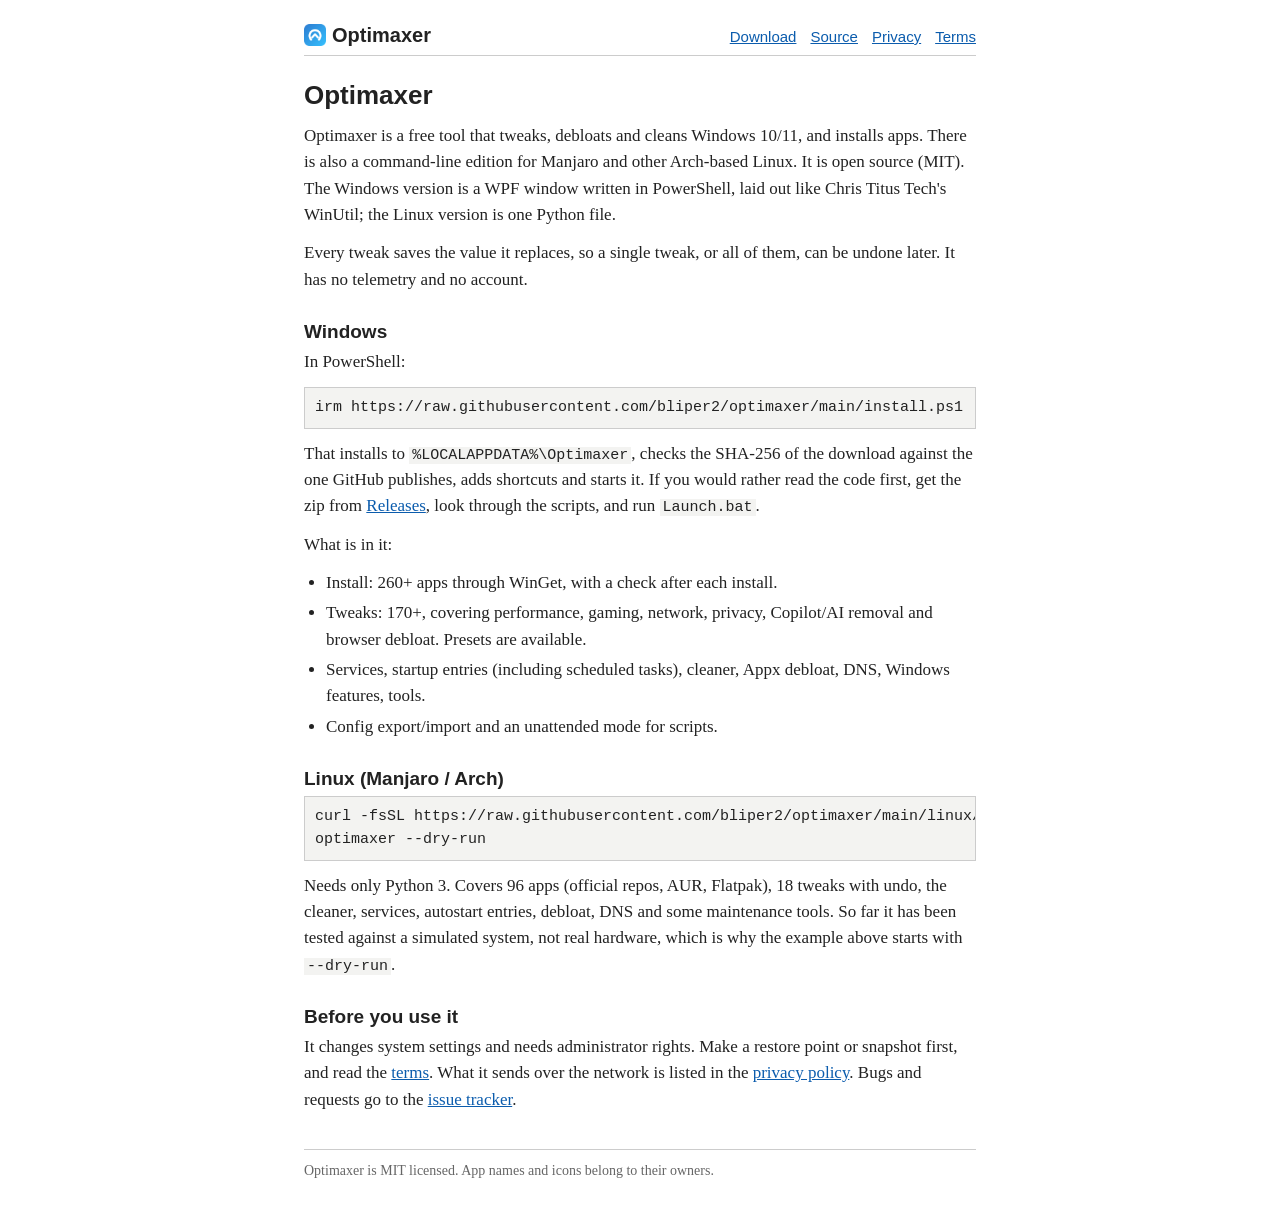
==== docs/index.html @ ec514f85 "Add website (GitHub Pages) with privacy policy and terms, MIT LICENSE Co-Authored-By: Claude Sonnet " ====
<!doctype html>
<html lang="en">
<head>
<meta charset="utf-8">
<meta name="viewport" content="width=device-width, initial-scale=1">
<title>Optimaxer</title>
<meta name="description" content="Free, open-source tweaking, debloat and app-install tool for Windows 10/11 and Manjaro/Arch Linux.">
<link rel="icon" href="favicon.ico">
<link rel="stylesheet" href="style.css">
</head>
<body>
<div class="page">
<header>
  <a class="name" href="index.html"><img src="logo.png" alt="">Optimaxer</a>
  <nav><a href="https://github.com/bliper2/optimaxer/releases/latest">Download</a><a href="https://github.com/bliper2/optimaxer">Source</a><a href="privacy.html">Privacy</a><a href="terms.html">Terms</a></nav>
</header>

<h1>Optimaxer</h1>
<p>Optimaxer is a free tool that tweaks, debloats and cleans Windows 10/11, and installs apps. There is also a command-line edition for Manjaro and other Arch-based Linux. It is open source (MIT). The Windows version is a WPF window written in PowerShell, laid out like Chris Titus Tech's WinUtil; the Linux version is one Python file.</p>
<p>Every tweak saves the value it replaces, so a single tweak, or all of them, can be undone later. It has no telemetry and no account.</p>

<h2>Windows</h2>
<p>In PowerShell:</p>
<pre><code>irm https://raw.githubusercontent.com/bliper2/optimaxer/main/install.ps1 | iex</code></pre>
<p>That installs to <code>%LOCALAPPDATA%\Optimaxer</code>, checks the SHA-256 of the download against the one GitHub publishes, adds shortcuts and starts it. If you would rather read the code first, get the zip from <a href="https://github.com/bliper2/optimaxer/releases/latest">Releases</a>, look through the scripts, and run <code>Launch.bat</code>.</p>
<p>What is in it:</p>
<ul>
<li>Install: 260+ apps through WinGet, with a check after each install.</li>
<li>Tweaks: 170+, covering performance, gaming, network, privacy, Copilot/AI removal and browser debloat. Presets are available.</li>
<li>Services, startup entries (including scheduled tasks), cleaner, Appx debloat, DNS, Windows features, tools.</li>
<li>Config export/import and an unattended mode for scripts.</li>
</ul>

<h2>Linux (Manjaro / Arch)</h2>
<pre><code>curl -fsSL https://raw.githubusercontent.com/bliper2/optimaxer/main/linux/install.sh | bash
optimaxer --dry-run</code></pre>
<p>Needs only Python 3. Covers 96 apps (official repos, AUR, Flatpak), 18 tweaks with undo, the cleaner, services, autostart entries, debloat, DNS and some maintenance tools. So far it has been tested against a simulated system, not real hardware, which is why the example above starts with <code>--dry-run</code>.</p>

<h2>Before you use it</h2>
<p>It changes system settings and needs administrator rights. Make a restore point or snapshot first, and read the <a href="terms.html">terms</a>. What it sends over the network is listed in the <a href="privacy.html">privacy policy</a>. Bugs and requests go to the <a href="https://github.com/bliper2/optimaxer/issues">issue tracker</a>.</p>

<footer>Optimaxer is MIT licensed. App names and icons belong to their owners.</footer>
</div>
</body>
</html>
---- docs/style.css ----
:root { --bg: #ffffff; --text: #222; --dim: #666; --link: #0b5cad; --line: #ccc; --code: #f3f3f1; }
@media (prefers-color-scheme: dark) {
  :root { --bg: #1a1a1a; --text: #ddd; --dim: #999; --link: #6cb0f5; --line: #3a3a3a; --code: #242424; }
}
body { margin: 0; background: var(--bg); color: var(--text); font: 17px/1.55 Georgia, "Times New Roman", serif; }
.page { max-width: 42rem; margin: 0 auto; padding: 24px 16px 48px; }
a { color: var(--link); }
header { display: flex; align-items: baseline; gap: 12px; border-bottom: 1px solid var(--line); padding-bottom: 8px; margin-bottom: 24px; flex-wrap: wrap; }
header .name { font: bold 20px "Segoe UI", Arial, sans-serif; color: var(--text); text-decoration: none; }
header .name img { width: 22px; height: 22px; vertical-align: -4px; margin-right: 6px; }
header nav { margin-left: auto; font: 15px "Segoe UI", Arial, sans-serif; }
header nav a { margin-left: 14px; }
h1 { font: bold 26px "Segoe UI", Arial, sans-serif; margin: 0 0 12px; }
h2 { font: bold 19px "Segoe UI", Arial, sans-serif; margin: 28px 0 6px; }
p, ul { margin: 0 0 12px; }
ul { padding-left: 22px; }
li { margin-bottom: 4px; }
pre, code { font-family: Consolas, "Courier New", monospace; }
pre { background: var(--code); border: 1px solid var(--line); padding: 8px 10px; overflow-x: auto; font-size: 14px; margin: 0 0 12px; }
code { font-size: 15px; background: var(--code); padding: 0 3px; }
pre code { background: none; padding: 0; }
.meta { color: var(--dim); font-size: 15px; }
footer { border-top: 1px solid var(--line); margin-top: 36px; padding-top: 10px; color: var(--dim); font-size: 14px; }
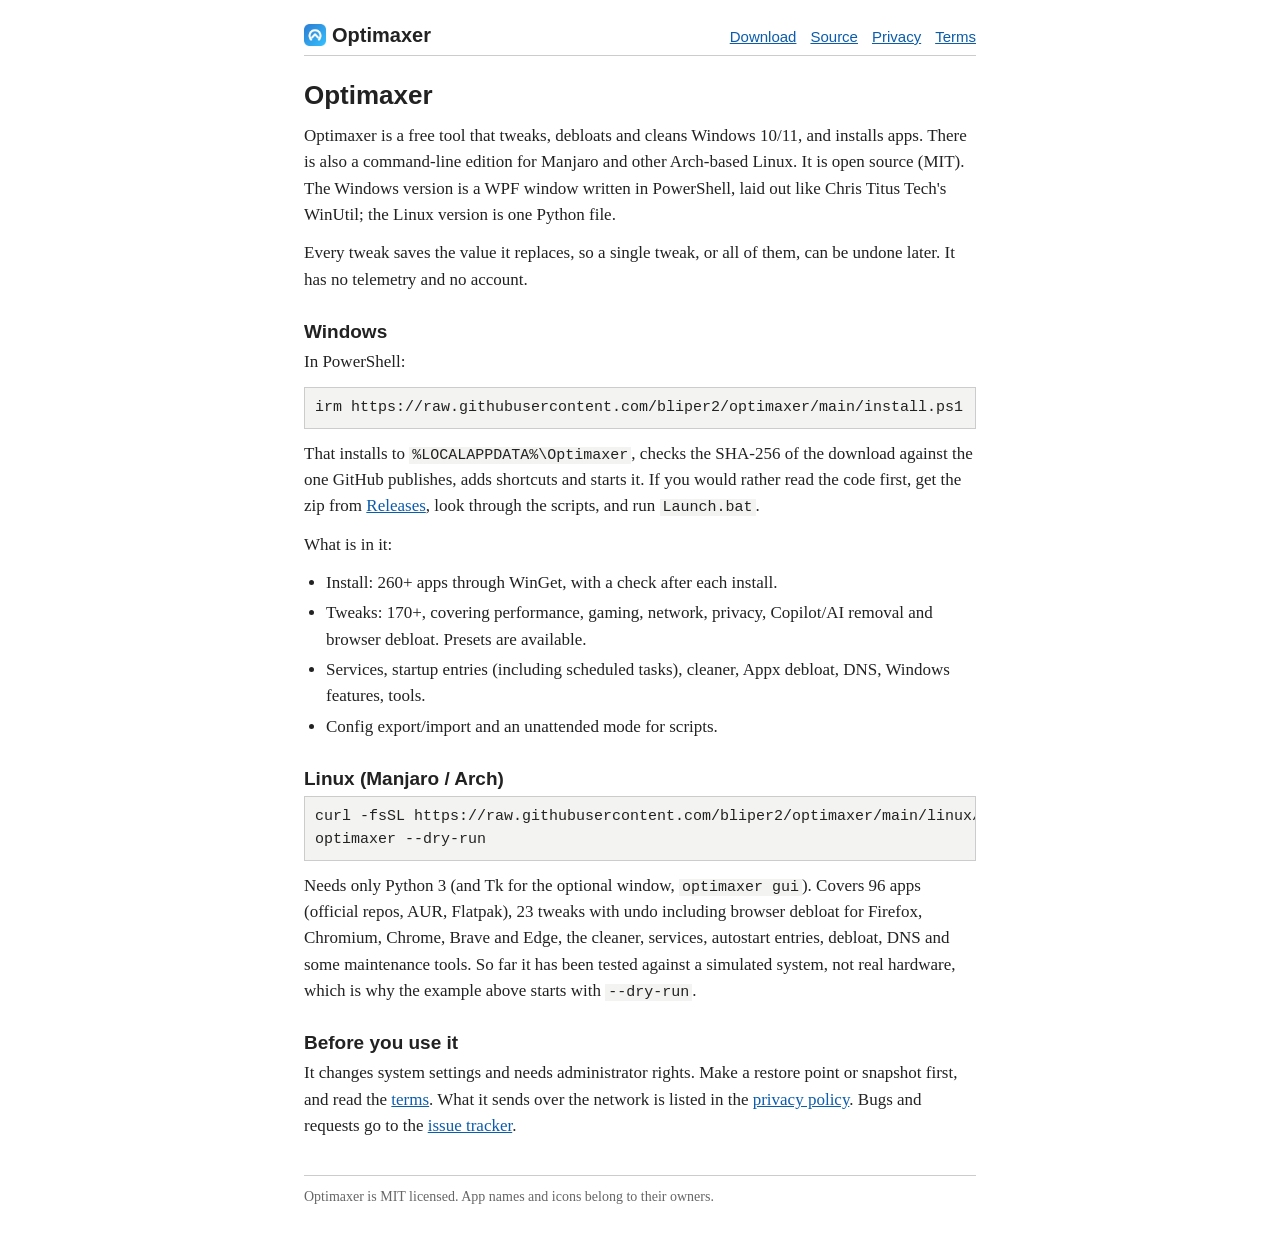
==== commit 5734bf54: "Linux: browser debloat via managed policies (Firefox, Chromium, Chrome, Brave, Edge) (v2.3.0) Co-Aut" ====
--- a/docs/index.html
+++ b/docs/index.html
@@ -34,7 +34,7 @@
 <h2>Linux (Manjaro / Arch)</h2>
 <pre><code>curl -fsSL https://raw.githubusercontent.com/bliper2/optimaxer/main/linux/install.sh | bash
 optimaxer --dry-run</code></pre>
-<p>Needs only Python 3. Covers 96 apps (official repos, AUR, Flatpak), 18 tweaks with undo, the cleaner, services, autostart entries, debloat, DNS and some maintenance tools. So far it has been tested against a simulated system, not real hardware, which is why the example above starts with <code>--dry-run</code>.</p>
+<p>Needs only Python 3 (and Tk for the optional window, <code>optimaxer gui</code>). Covers 96 apps (official repos, AUR, Flatpak), 23 tweaks with undo including browser debloat for Firefox, Chromium, Chrome, Brave and Edge, the cleaner, services, autostart entries, debloat, DNS and some maintenance tools. So far it has been tested against a simulated system, not real hardware, which is why the example above starts with <code>--dry-run</code>.</p>
 
 <h2>Before you use it</h2>
 <p>It changes system settings and needs administrator rights. Make a restore point or snapshot first, and read the <a href="terms.html">terms</a>. What it sends over the network is listed in the <a href="privacy.html">privacy policy</a>. Bugs and requests go to the <a href="https://github.com/bliper2/optimaxer/issues">issue tracker</a>.</p>
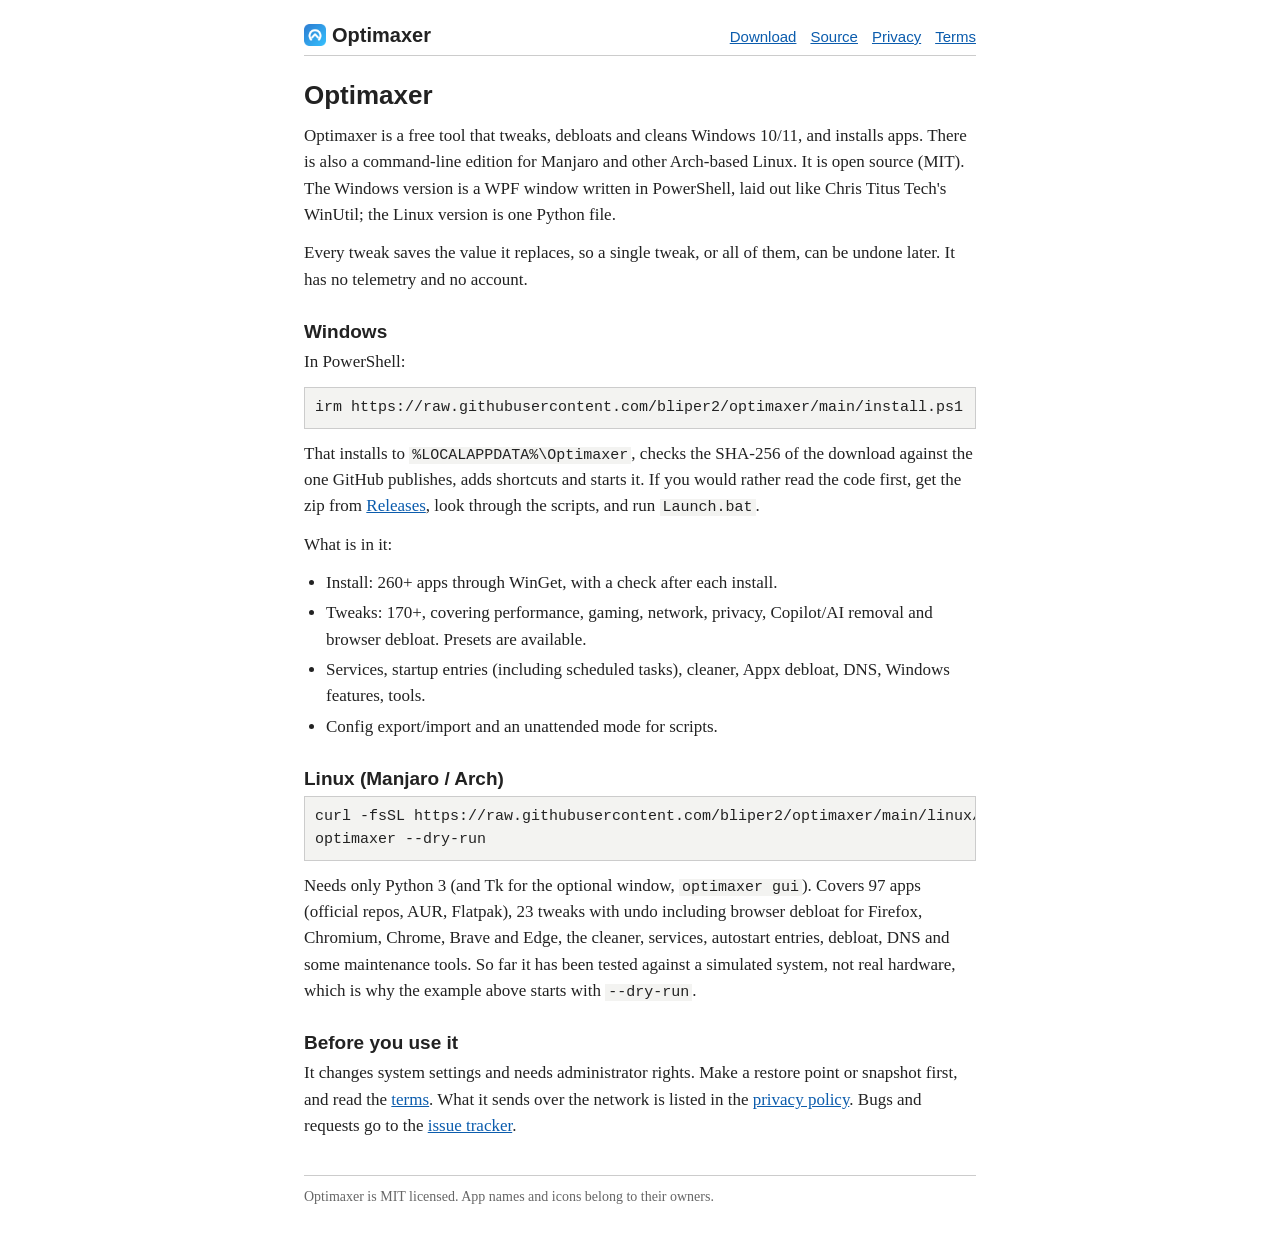
==== commit 4ffdbd0f: "Linux: add Helium browser (AUR helium-browser-bin) to the app list (v2.3.3) Co-Authored-By: Claude S" ====
--- a/docs/index.html
+++ b/docs/index.html
@@ -34,7 +34,7 @@
 <h2>Linux (Manjaro / Arch)</h2>
 <pre><code>curl -fsSL https://raw.githubusercontent.com/bliper2/optimaxer/main/linux/install.sh | bash
 optimaxer --dry-run</code></pre>
-<p>Needs only Python 3 (and Tk for the optional window, <code>optimaxer gui</code>). Covers 96 apps (official repos, AUR, Flatpak), 23 tweaks with undo including browser debloat for Firefox, Chromium, Chrome, Brave and Edge, the cleaner, services, autostart entries, debloat, DNS and some maintenance tools. So far it has been tested against a simulated system, not real hardware, which is why the example above starts with <code>--dry-run</code>.</p>
+<p>Needs only Python 3 (and Tk for the optional window, <code>optimaxer gui</code>). Covers 97 apps (official repos, AUR, Flatpak), 23 tweaks with undo including browser debloat for Firefox, Chromium, Chrome, Brave and Edge, the cleaner, services, autostart entries, debloat, DNS and some maintenance tools. So far it has been tested against a simulated system, not real hardware, which is why the example above starts with <code>--dry-run</code>.</p>
 
 <h2>Before you use it</h2>
 <p>It changes system settings and needs administrator rights. Make a restore point or snapshot first, and read the <a href="terms.html">terms</a>. What it sends over the network is listed in the <a href="privacy.html">privacy policy</a>. Bugs and requests go to the <a href="https://github.com/bliper2/optimaxer/issues">issue tracker</a>.</p>
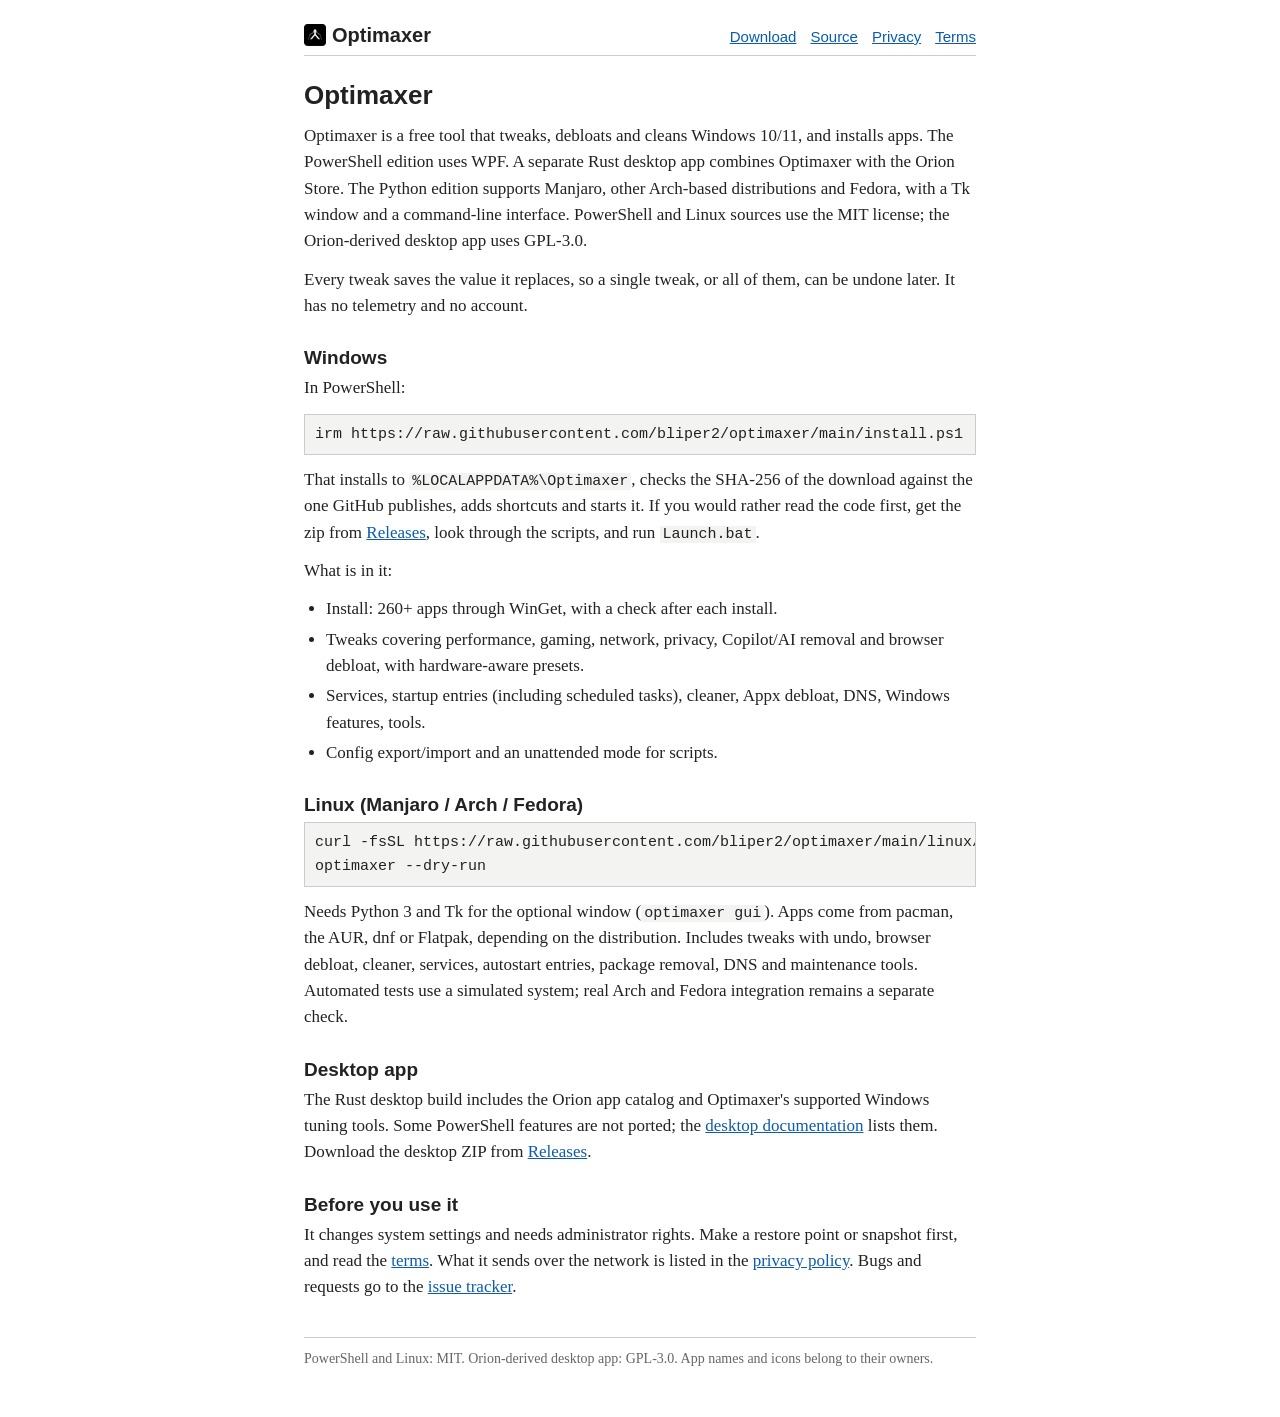
==== commit c88a55af: "ci: verify all editions and document validation scope" ====
--- a/docs/index.html
+++ b/docs/index.html
@@ -4,7 +4,7 @@
 <meta charset="utf-8">
 <meta name="viewport" content="width=device-width, initial-scale=1">
 <title>Optimaxer</title>
-<meta name="description" content="Free, open-source tweaking, debloat and app-install tool for Windows 10/11 and Manjaro/Arch Linux.">
+<meta name="description" content="Open-source tweaking, cleanup and app tools for Windows 10/11, Arch-based Linux and Fedora.">
 <link rel="icon" href="favicon.ico">
 <link rel="stylesheet" href="style.css">
 </head>
@@ -16,7 +16,7 @@
 </header>
 
 <h1>Optimaxer</h1>
-<p>Optimaxer is a free tool that tweaks, debloats and cleans Windows 10/11, and installs apps. There is also a command-line edition for Manjaro and other Arch-based Linux. It is open source (MIT). The Windows version is a WPF window written in PowerShell, laid out like Chris Titus Tech's WinUtil; the Linux version is one Python file.</p>
+<p>Optimaxer is a free tool that tweaks, debloats and cleans Windows 10/11, and installs apps. The PowerShell edition uses WPF. A separate Rust desktop app combines Optimaxer with the Orion Store. The Python edition supports Manjaro, other Arch-based distributions and Fedora, with a Tk window and a command-line interface. PowerShell and Linux sources use the MIT license; the Orion-derived desktop app uses GPL-3.0.</p>
 <p>Every tweak saves the value it replaces, so a single tweak, or all of them, can be undone later. It has no telemetry and no account.</p>
 
 <h2>Windows</h2>
@@ -26,20 +26,23 @@
 <p>What is in it:</p>
 <ul>
 <li>Install: 260+ apps through WinGet, with a check after each install.</li>
-<li>Tweaks: 170+, covering performance, gaming, network, privacy, Copilot/AI removal and browser debloat. Presets are available.</li>
+<li>Tweaks covering performance, gaming, network, privacy, Copilot/AI removal and browser debloat, with hardware-aware presets.</li>
 <li>Services, startup entries (including scheduled tasks), cleaner, Appx debloat, DNS, Windows features, tools.</li>
 <li>Config export/import and an unattended mode for scripts.</li>
 </ul>
 
-<h2>Linux (Manjaro / Arch)</h2>
+<h2>Linux (Manjaro / Arch / Fedora)</h2>
 <pre><code>curl -fsSL https://raw.githubusercontent.com/bliper2/optimaxer/main/linux/install.sh | bash
 optimaxer --dry-run</code></pre>
-<p>Needs only Python 3 (and Tk for the optional window, <code>optimaxer gui</code>). Covers 97 apps (official repos, AUR, Flatpak), 23 tweaks with undo including browser debloat for Firefox, Chromium, Chrome, Brave and Edge, the cleaner, services, autostart entries, debloat, DNS and some maintenance tools. So far it has been tested against a simulated system, not real hardware, which is why the example above starts with <code>--dry-run</code>.</p>
+<p>Needs Python 3 and Tk for the optional window (<code>optimaxer gui</code>). Apps come from pacman, the AUR, dnf or Flatpak, depending on the distribution. Includes tweaks with undo, browser debloat, cleaner, services, autostart entries, package removal, DNS and maintenance tools. Automated tests use a simulated system; real Arch and Fedora integration remains a separate check.</p>
+
+<h2>Desktop app</h2>
+<p>The Rust desktop build includes the Orion app catalog and Optimaxer's supported Windows tuning tools. Some PowerShell features are not ported; the <a href="https://github.com/bliper2/optimaxer/blob/main/desktop/README.md">desktop documentation</a> lists them. Download the desktop ZIP from <a href="https://github.com/bliper2/optimaxer/releases/latest">Releases</a>.</p>
 
 <h2>Before you use it</h2>
 <p>It changes system settings and needs administrator rights. Make a restore point or snapshot first, and read the <a href="terms.html">terms</a>. What it sends over the network is listed in the <a href="privacy.html">privacy policy</a>. Bugs and requests go to the <a href="https://github.com/bliper2/optimaxer/issues">issue tracker</a>.</p>
 
-<footer>Optimaxer is MIT licensed. App names and icons belong to their owners.</footer>
+<footer>PowerShell and Linux: MIT. Orion-derived desktop app: GPL-3.0. App names and icons belong to their owners.</footer>
 </div>
 </body>
 </html>
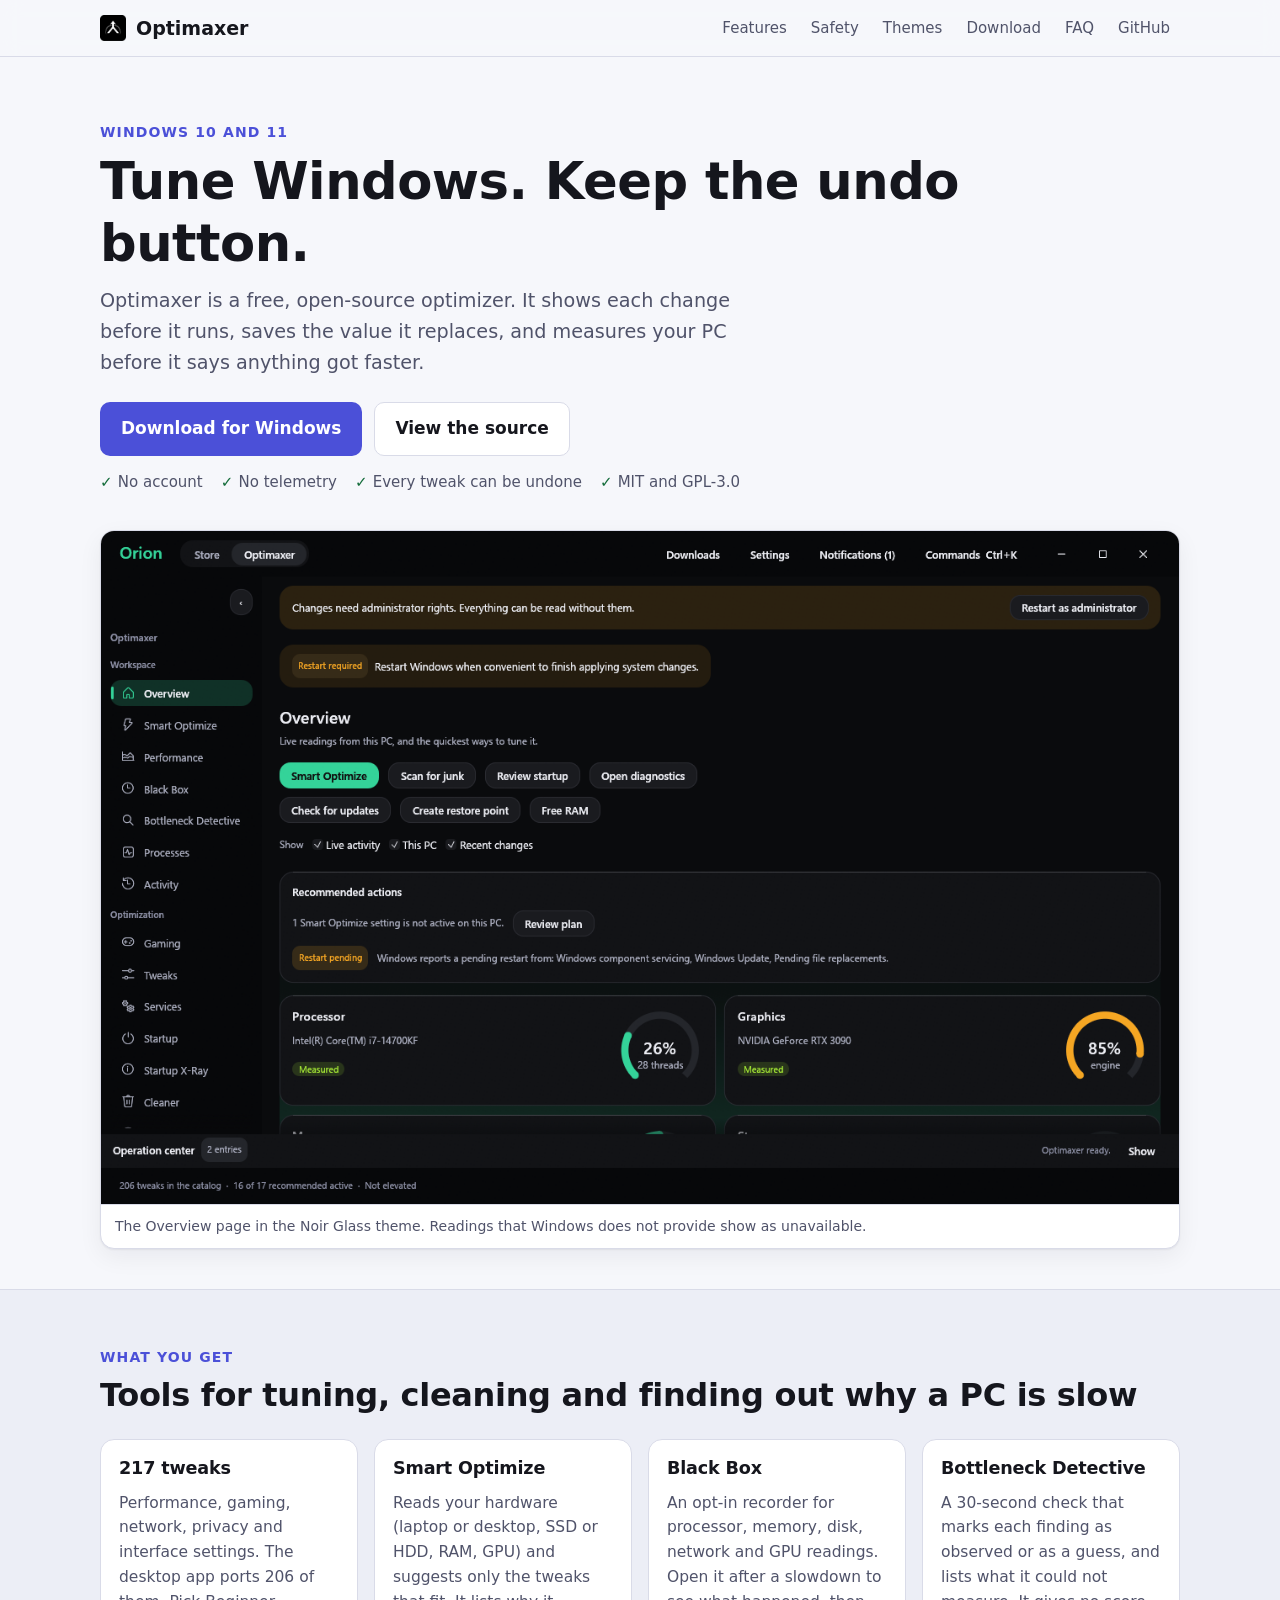
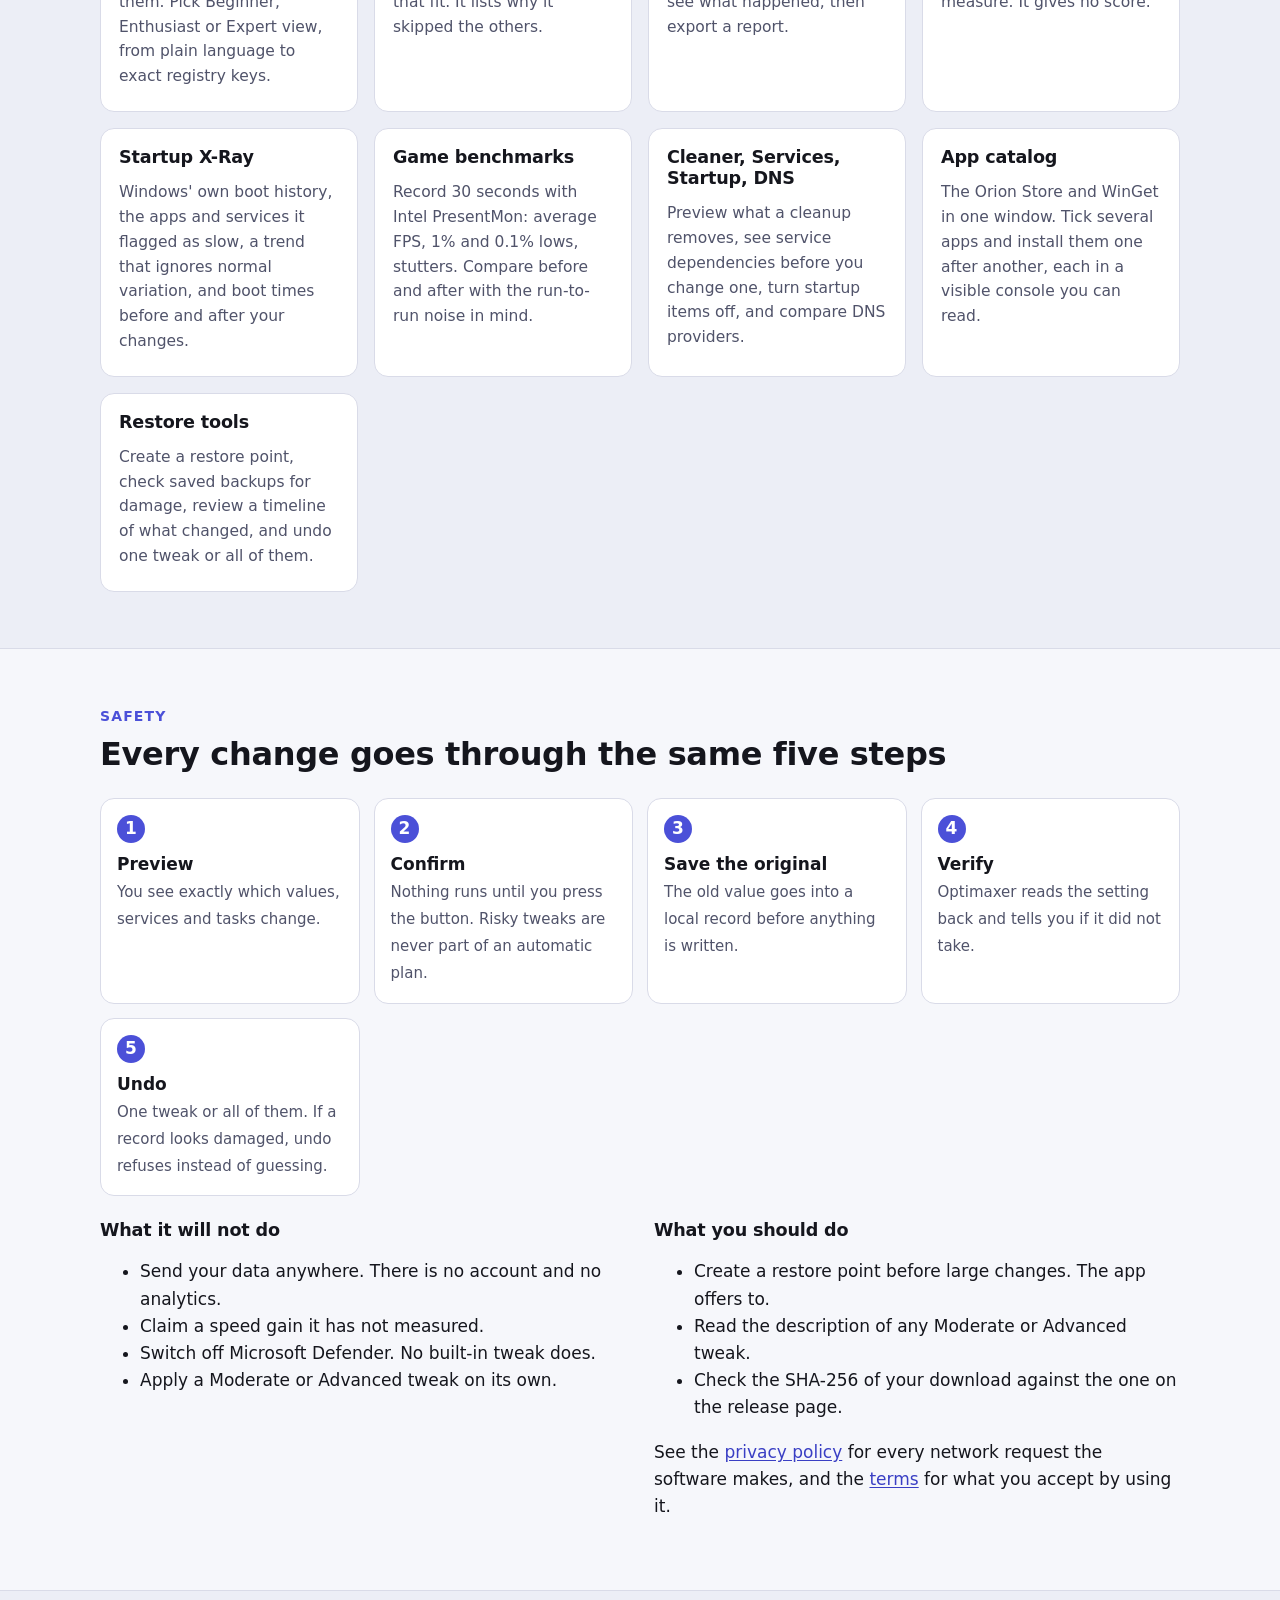
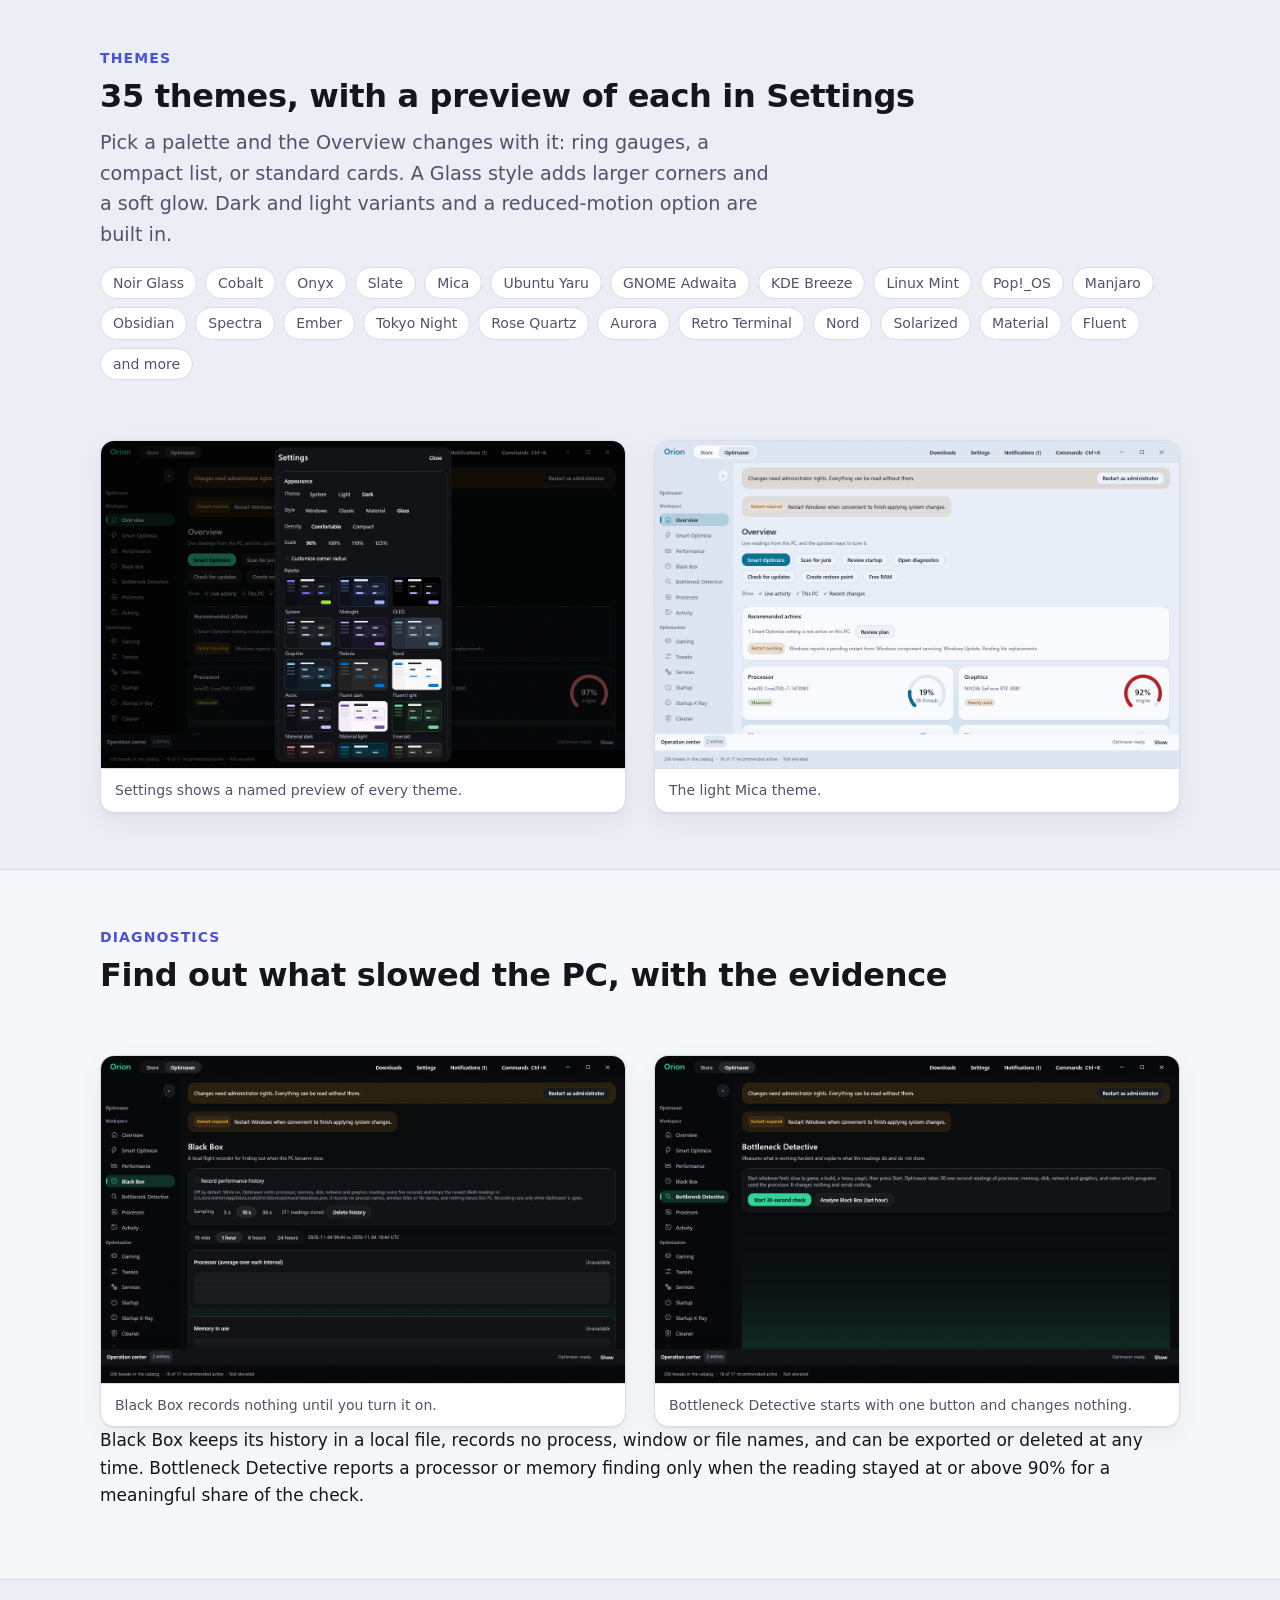
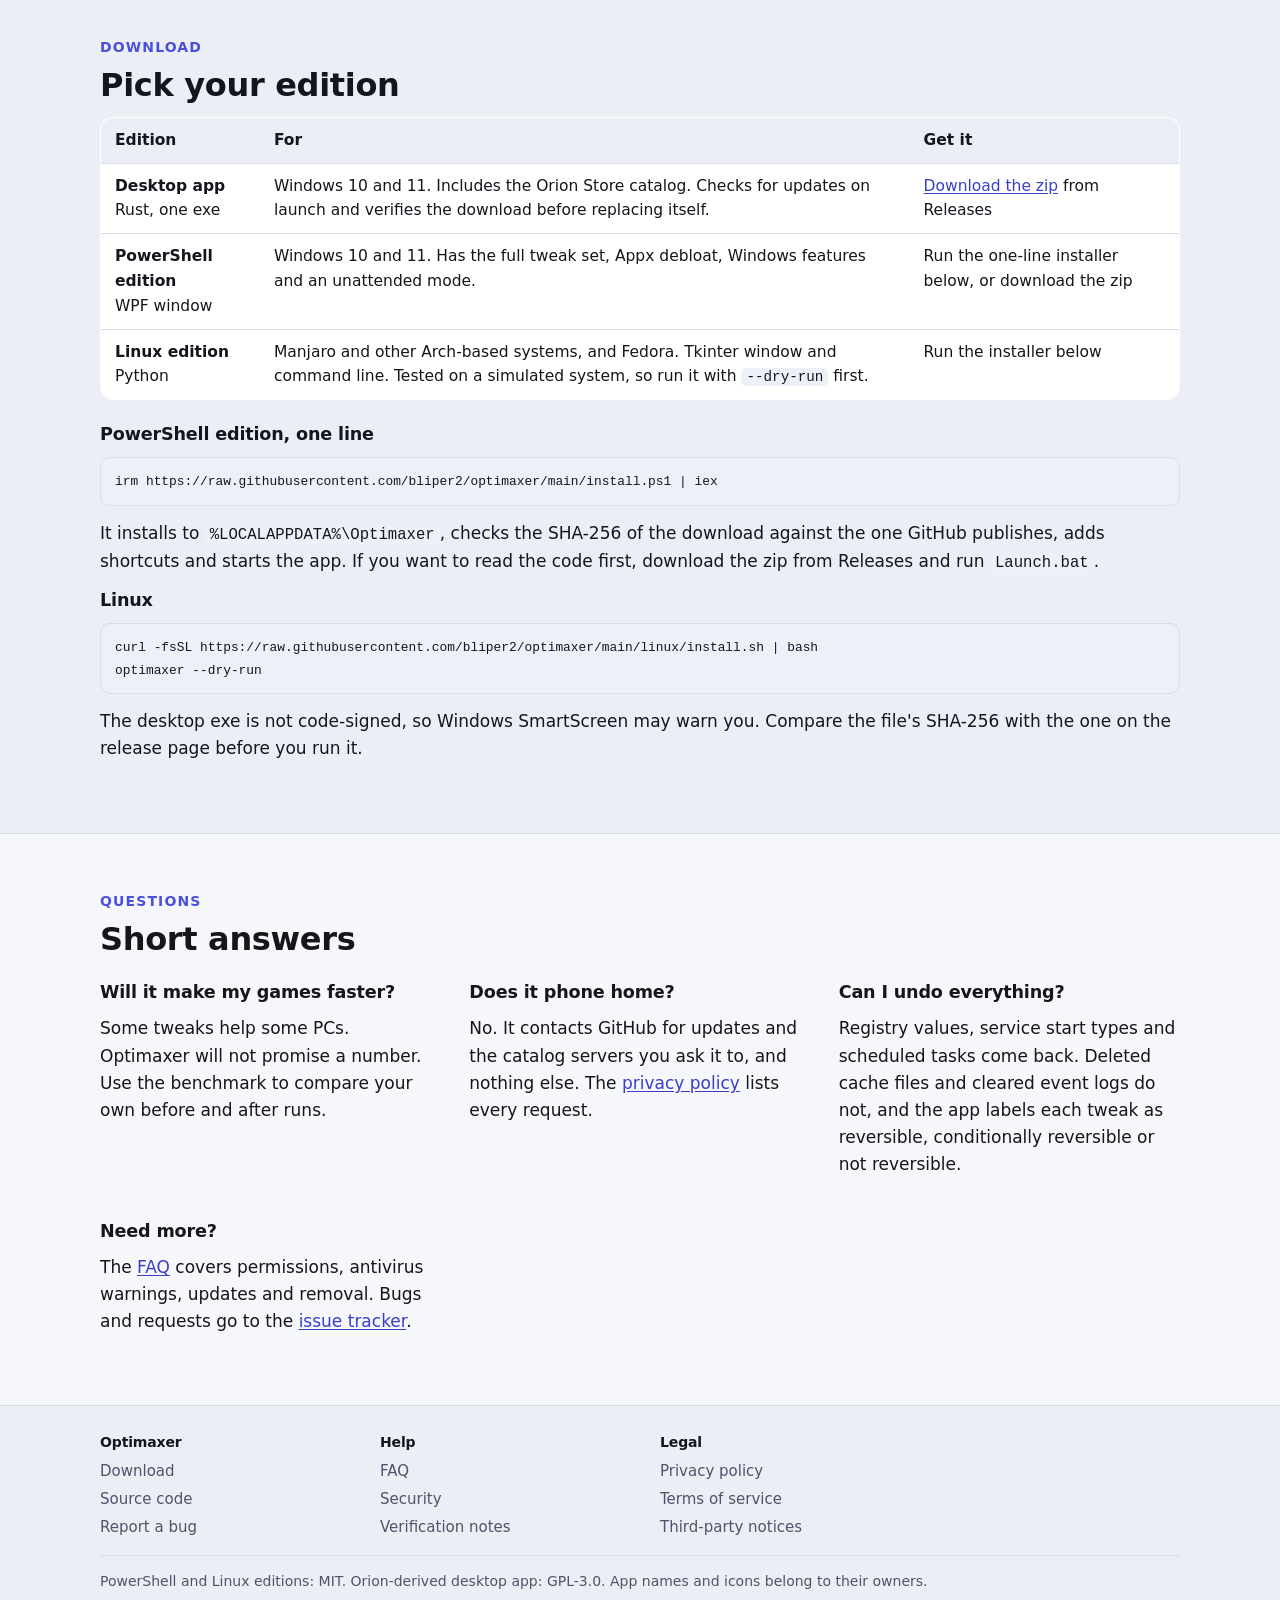
==== commit d50c3672: "feat: website, legal and security pages, sturdier Explorer restart, fixes (2.19.0) - New landing pag" ====
--- a/docs/index.html
+++ b/docs/index.html
@@ -3,46 +3,164 @@
 <head>
 <meta charset="utf-8">
 <meta name="viewport" content="width=device-width, initial-scale=1">
-<title>Optimaxer</title>
-<meta name="description" content="Open-source tweaking, cleanup and app tools for Windows 10/11, Arch-based Linux and Fedora.">
+<title>Optimaxer: a free Windows optimizer with undo</title>
+<meta name="description" content="Optimaxer is a free, open-source Windows optimizer. It previews every change, saves the original value so you can undo it, and measures before it claims a result. No account, no telemetry.">
+<meta property="og:title" content="Optimaxer: a free Windows optimizer with undo">
+<meta property="og:description" content="Preview every tweak, undo any of them, and see what slows your PC. Open source, no account, no telemetry.">
+<meta property="og:type" content="website">
+<meta property="og:url" content="https://bliper2.github.io/optimaxer/">
+<meta property="og:image" content="https://bliper2.github.io/optimaxer/screenshots/site-overview-noir.png">
+<meta name="twitter:card" content="summary_large_image">
+<link rel="canonical" href="https://bliper2.github.io/optimaxer/">
 <link rel="icon" href="favicon.ico">
 <link rel="stylesheet" href="style.css">
 </head>
 <body>
-<div class="page">
-<header>
-  <a class="name" href="index.html"><img src="logo.png" alt="">Optimaxer</a>
-  <nav><a href="https://github.com/bliper2/optimaxer/releases/latest">Download</a><a href="https://github.com/bliper2/optimaxer">Source</a><a href="privacy.html">Privacy</a><a href="terms.html">Terms</a></nav>
-</header>
+<a class="skip" href="#main">Skip to content</a>
+<header class="top"><div class="in">
+  <a class="brand" href="index.html"><img src="logo.png" alt="">Optimaxer</a>
+  <nav aria-label="Main">
+    <a href="#features">Features</a>
+    <a href="#safety">Safety</a>
+    <a href="#themes">Themes</a>
+    <a href="#get">Download</a>
+    <a href="faq.html">FAQ</a>
+    <a href="https://github.com/bliper2/optimaxer">GitHub</a>
+  </nav>
+</div></header>
 
-<h1>Optimaxer</h1>
-<p>Optimaxer is a free tool that tweaks, debloats and cleans Windows 10/11, and installs apps. The PowerShell edition uses WPF. A separate Rust desktop app combines Optimaxer with the Orion Store. The Python edition supports Manjaro, other Arch-based distributions and Fedora, with a Tk window and a command-line interface. PowerShell and Linux sources use the MIT license; the Orion-derived desktop app uses GPL-3.0.</p>
-<p>Every tweak saves the value it replaces, so a single tweak, or all of them, can be undone later. It has no telemetry and no account.</p>
+<main id="main">
+<section class="hero"><div class="wrap">
+  <p class="eyebrow">Windows 10 and 11</p>
+  <h1>Tune Windows. Keep the undo button.</h1>
+  <p class="lede">Optimaxer is a free, open-source optimizer. It shows each change before it runs, saves the value it replaces, and measures your PC before it says anything got faster.</p>
+  <div class="cta">
+    <a class="btn primary" href="https://github.com/bliper2/optimaxer/releases/latest">Download for Windows</a>
+    <a class="btn" href="https://github.com/bliper2/optimaxer">View the source</a>
+  </div>
+  <ul class="facts">
+    <li>No account</li>
+    <li>No telemetry</li>
+    <li>Every tweak can be undone</li>
+    <li>MIT and GPL-3.0</li>
+  </ul>
+  <figure class="shot">
+    <img src="screenshots/site-overview-noir.png" alt="The Optimaxer Overview page in the Noir Glass theme, with ring gauges for processor, graphics, memory and storage" width="1280" height="800">
+    <figcaption>The Overview page in the Noir Glass theme. Readings that Windows does not provide show as unavailable.</figcaption>
+  </figure>
+</div></section>
 
-<h2>Windows</h2>
-<p>In PowerShell:</p>
-<pre><code>irm https://raw.githubusercontent.com/bliper2/optimaxer/main/install.ps1 | iex</code></pre>
-<p>That installs to <code>%LOCALAPPDATA%\Optimaxer</code>, checks the SHA-256 of the download against the one GitHub publishes, adds shortcuts and starts it. If you would rather read the code first, get the zip from <a href="https://github.com/bliper2/optimaxer/releases/latest">Releases</a>, look through the scripts, and run <code>Launch.bat</code>.</p>
-<p>What is in it:</p>
-<ul>
-<li>Install: 260+ apps through WinGet, with a check after each install.</li>
-<li>Tweaks covering performance, gaming, network, privacy, Copilot/AI removal and browser debloat, with hardware-aware presets.</li>
-<li>Services, startup entries (including scheduled tasks), cleaner, Appx debloat, DNS, Windows features, tools.</li>
-<li>Config export/import and an unattended mode for scripts.</li>
-</ul>
+<section id="features" class="alt"><div class="wrap">
+  <p class="eyebrow">What you get</p>
+  <h2>Tools for tuning, cleaning and finding out why a PC is slow</h2>
+  <div class="grid">
+    <article class="card"><h3>217 tweaks</h3><p>Performance, gaming, network, privacy and interface settings. The desktop app ports 206 of them. Pick Beginner, Enthusiast or Expert view, from plain language to exact registry keys.</p></article>
+    <article class="card"><h3>Smart Optimize</h3><p>Reads your hardware (laptop or desktop, SSD or HDD, RAM, GPU) and suggests only the tweaks that fit. It lists why it skipped the others.</p></article>
+    <article class="card"><h3>Black Box</h3><p>An opt-in recorder for processor, memory, disk, network and GPU readings. Open it after a slowdown to see what happened, then export a report.</p></article>
+    <article class="card"><h3>Bottleneck Detective</h3><p>A 30-second check that marks each finding as observed or as a guess, and lists what it could not measure. It gives no score.</p></article>
+    <article class="card"><h3>Startup X-Ray</h3><p>Windows' own boot history, the apps and services it flagged as slow, a trend that ignores normal variation, and boot times before and after your changes.</p></article>
+    <article class="card"><h3>Game benchmarks</h3><p>Record 30 seconds with Intel PresentMon: average FPS, 1% and 0.1% lows, stutters. Compare before and after with the run-to-run noise in mind.</p></article>
+    <article class="card"><h3>Cleaner, Services, Startup, DNS</h3><p>Preview what a cleanup removes, see service dependencies before you change one, turn startup items off, and compare DNS providers.</p></article>
+    <article class="card"><h3>App catalog</h3><p>The Orion Store and WinGet in one window. Tick several apps and install them one after another, each in a visible console you can read.</p></article>
+    <article class="card"><h3>Restore tools</h3><p>Create a restore point, check saved backups for damage, review a timeline of what changed, and undo one tweak or all of them.</p></article>
+  </div>
+</div></section>
 
-<h2>Linux (Manjaro / Arch / Fedora)</h2>
-<pre><code>curl -fsSL https://raw.githubusercontent.com/bliper2/optimaxer/main/linux/install.sh | bash
+<section id="safety"><div class="wrap">
+  <p class="eyebrow">Safety</p>
+  <h2>Every change goes through the same five steps</h2>
+  <ol class="steps">
+    <li><strong>Preview</strong><span>You see exactly which values, services and tasks change.</span></li>
+    <li><strong>Confirm</strong><span>Nothing runs until you press the button. Risky tweaks are never part of an automatic plan.</span></li>
+    <li><strong>Save the original</strong><span>The old value goes into a local record before anything is written.</span></li>
+    <li><strong>Verify</strong><span>Optimaxer reads the setting back and tells you if it did not take.</span></li>
+    <li><strong>Undo</strong><span>One tweak or all of them. If a record looks damaged, undo refuses instead of guessing.</span></li>
+  </ol>
+  <div class="two">
+    <div>
+      <h3>What it will not do</h3>
+      <ul>
+        <li>Send your data anywhere. There is no account and no analytics.</li>
+        <li>Claim a speed gain it has not measured.</li>
+        <li>Switch off Microsoft Defender. No built-in tweak does.</li>
+        <li>Apply a Moderate or Advanced tweak on its own.</li>
+      </ul>
+    </div>
+    <div>
+      <h3>What you should do</h3>
+      <ul>
+        <li>Create a restore point before large changes. The app offers to.</li>
+        <li>Read the description of any Moderate or Advanced tweak.</li>
+        <li>Check the SHA-256 of your download against the one on the release page.</li>
+      </ul>
+      <p>See the <a href="privacy.html">privacy policy</a> for every network request the software makes, and the <a href="terms.html">terms</a> for what you accept by using it.</p>
+    </div>
+  </div>
+</div></section>
+
+<section id="themes" class="alt"><div class="wrap">
+  <p class="eyebrow">Themes</p>
+  <h2>35 themes, with a preview of each in Settings</h2>
+  <p class="lede">Pick a palette and the Overview changes with it: ring gauges, a compact list, or standard cards. A Glass style adds larger corners and a soft glow. Dark and light variants and a reduced-motion option are built in.</p>
+  <ul class="chips" aria-label="Theme families">
+    <li>Noir Glass</li><li>Cobalt</li><li>Onyx</li><li>Slate</li><li>Mica</li>
+    <li>Ubuntu Yaru</li><li>GNOME Adwaita</li><li>KDE Breeze</li><li>Linux Mint</li><li>Pop!_OS</li><li>Manjaro</li>
+    <li>Obsidian</li><li>Spectra</li><li>Ember</li><li>Tokyo Night</li><li>Rose Quartz</li><li>Aurora</li><li>Retro Terminal</li>
+    <li>Nord</li><li>Solarized</li><li>Material</li><li>Fluent</li><li>and more</li>
+  </ul>
+  <div class="two">
+    <figure class="shot"><img src="screenshots/site-settings-themes.png" alt="The Settings window showing a miniature preview and name for each theme" width="1280" height="800" loading="lazy"><figcaption>Settings shows a named preview of every theme.</figcaption></figure>
+    <figure class="shot"><img src="screenshots/site-overview-mica.png" alt="The Overview page in the light Mica theme" width="1280" height="800" loading="lazy"><figcaption>The light Mica theme.</figcaption></figure>
+  </div>
+</div></section>
+
+<section><div class="wrap">
+  <p class="eyebrow">Diagnostics</p>
+  <h2>Find out what slowed the PC, with the evidence</h2>
+  <div class="two">
+    <figure class="shot"><img src="screenshots/site-blackbox.png" alt="The Black Box page with a recording toggle and sampling interval" width="1280" height="800" loading="lazy"><figcaption>Black Box records nothing until you turn it on.</figcaption></figure>
+    <figure class="shot"><img src="screenshots/site-detective.png" alt="The Bottleneck Detective page with a button to start a 30-second check" width="1280" height="800" loading="lazy"><figcaption>Bottleneck Detective starts with one button and changes nothing.</figcaption></figure>
+  </div>
+  <p>Black Box keeps its history in a local file, records no process, window or file names, and can be exported or deleted at any time. Bottleneck Detective reports a processor or memory finding only when the reading stayed at or above 90% for a meaningful share of the check.</p>
+</div></section>
+
+<section id="get" class="alt"><div class="wrap">
+  <p class="eyebrow">Download</p>
+  <h2>Pick your edition</h2>
+  <table>
+    <thead><tr><th>Edition</th><th>For</th><th>Get it</th></tr></thead>
+    <tbody>
+      <tr><td><strong>Desktop app</strong><br>Rust, one exe</td><td>Windows 10 and 11. Includes the Orion Store catalog. Checks for updates on launch and verifies the download before replacing itself.</td><td><a href="https://github.com/bliper2/optimaxer/releases/latest">Download the zip</a> from Releases</td></tr>
+      <tr><td><strong>PowerShell edition</strong><br>WPF window</td><td>Windows 10 and 11. Has the full tweak set, Appx debloat, Windows features and an unattended mode.</td><td>Run the one-line installer below, or download the zip</td></tr>
+      <tr><td><strong>Linux edition</strong><br>Python</td><td>Manjaro and other Arch-based systems, and Fedora. Tkinter window and command line. Tested on a simulated system, so run it with <code>--dry-run</code> first.</td><td>Run the installer below</td></tr>
+    </tbody>
+  </table>
+  <h3 style="margin-top:24px">PowerShell edition, one line</h3>
+  <pre><code>irm https://raw.githubusercontent.com/bliper2/optimaxer/main/install.ps1 | iex</code></pre>
+  <p>It installs to <code>%LOCALAPPDATA%\Optimaxer</code>, checks the SHA-256 of the download against the one GitHub publishes, adds shortcuts and starts the app. If you want to read the code first, download the zip from Releases and run <code>Launch.bat</code>.</p>
+  <h3>Linux</h3>
+  <pre><code>curl -fsSL https://raw.githubusercontent.com/bliper2/optimaxer/main/linux/install.sh | bash
 optimaxer --dry-run</code></pre>
-<p>Needs Python 3 and Tk for the optional window (<code>optimaxer gui</code>). Apps come from pacman, the AUR, dnf or Flatpak, depending on the distribution. Includes tweaks with undo, browser debloat, cleaner, services, autostart entries, package removal, DNS and maintenance tools. Automated tests use a simulated system; real Arch and Fedora integration remains a separate check.</p>
+  <p>The desktop exe is not code-signed, so Windows SmartScreen may warn you. Compare the file's SHA-256 with the one on the release page before you run it.</p>
+</div></section>
 
-<h2>Desktop app</h2>
-<p>The Rust desktop build includes the Orion app catalog and Optimaxer's supported Windows tuning tools. Some PowerShell features are not ported; the <a href="https://github.com/bliper2/optimaxer/blob/main/desktop/README.md">desktop documentation</a> lists them. Download the desktop ZIP from <a href="https://github.com/bliper2/optimaxer/releases/latest">Releases</a>.</p>
+<section><div class="wrap">
+  <p class="eyebrow">Questions</p>
+  <h2>Short answers</h2>
+  <div class="two">
+    <div><h3>Will it make my games faster?</h3><p>Some tweaks help some PCs. Optimaxer will not promise a number. Use the benchmark to compare your own before and after runs.</p></div>
+    <div><h3>Does it phone home?</h3><p>No. It contacts GitHub for updates and the catalog servers you ask it to, and nothing else. The <a href="privacy.html">privacy policy</a> lists every request.</p></div>
+    <div><h3>Can I undo everything?</h3><p>Registry values, service start types and scheduled tasks come back. Deleted cache files and cleared event logs do not, and the app labels each tweak as reversible, conditionally reversible or not reversible.</p></div>
+    <div><h3>Need more?</h3><p>The <a href="faq.html">FAQ</a> covers permissions, antivirus warnings, updates and removal. Bugs and requests go to the <a href="https://github.com/bliper2/optimaxer/issues">issue tracker</a>.</p></div>
+  </div>
+</div></section>
+</main>
 
-<h2>Before you use it</h2>
-<p>It changes system settings and needs administrator rights. Make a restore point or snapshot first, and read the <a href="terms.html">terms</a>. What it sends over the network is listed in the <a href="privacy.html">privacy policy</a>. Bugs and requests go to the <a href="https://github.com/bliper2/optimaxer/issues">issue tracker</a>.</p>
-
-<footer>PowerShell and Linux: MIT. Orion-derived desktop app: GPL-3.0. App names and icons belong to their owners.</footer>
-</div>
+<footer class="site"><div class="in">
+  <div><h3>Optimaxer</h3><a href="https://github.com/bliper2/optimaxer/releases/latest">Download</a><a href="https://github.com/bliper2/optimaxer">Source code</a><a href="https://github.com/bliper2/optimaxer/issues">Report a bug</a></div>
+  <div><h3>Help</h3><a href="faq.html">FAQ</a><a href="security.html">Security</a><a href="https://github.com/bliper2/optimaxer/blob/main/docs/verification.md">Verification notes</a></div>
+  <div><h3>Legal</h3><a href="privacy.html">Privacy policy</a><a href="terms.html">Terms of service</a><a href="https://github.com/bliper2/optimaxer/blob/main/THIRD-PARTY-NOTICES.md">Third-party notices</a></div>
+  <p class="fine">PowerShell and Linux editions: MIT. Orion-derived desktop app: GPL-3.0. App names and icons belong to their owners.</p>
+</div></footer>
 </body>
 </html>
--- a/docs/style.css
+++ b/docs/style.css
@@ -1,23 +1,119 @@
-:root { --bg: #ffffff; --text: #222; --dim: #666; --link: #0b5cad; --line: #ccc; --code: #f3f3f1; }
+:root {
+  color-scheme: light dark;
+  --bg: #f6f7fb;
+  --bg-alt: #eceef6;
+  --surface: #ffffff;
+  --text: #15161d;
+  --dim: #50536a;
+  --line: #d9dbe8;
+  --accent: #4b50d8;
+  --accent-text: #ffffff;
+  --link: #3a3fc4;
+  --good: #146c3a;
+  --code: #eef0f8;
+  --radius: 14px;
+  --shadow: 0 1px 2px rgba(20, 22, 40, .06), 0 8px 24px rgba(20, 22, 40, .06);
+}
 @media (prefers-color-scheme: dark) {
-  :root { --bg: #1a1a1a; --text: #ddd; --dim: #999; --link: #6cb0f5; --line: #3a3a3a; --code: #242424; }
+  :root {
+    --bg: #0c0d12;
+    --bg-alt: #12131a;
+    --surface: #171821;
+    --text: #eceef6;
+    --dim: #a3a6bb;
+    --line: #2a2c3a;
+    --accent: #8c90ff;
+    --accent-text: #0c0d12;
+    --link: #a3a6ff;
+    --good: #5fd68f;
+    --code: #1d1f2b;
+    --shadow: 0 1px 2px rgba(0, 0, 0, .4), 0 8px 24px rgba(0, 0, 0, .35);
+  }
 }
-body { margin: 0; background: var(--bg); color: var(--text); font: 17px/1.55 Georgia, "Times New Roman", serif; }
-.page { max-width: 42rem; margin: 0 auto; padding: 24px 16px 48px; }
-a { color: var(--link); }
-header { display: flex; align-items: baseline; gap: 12px; border-bottom: 1px solid var(--line); padding-bottom: 8px; margin-bottom: 24px; flex-wrap: wrap; }
-header .name { font: bold 20px "Segoe UI", Arial, sans-serif; color: var(--text); text-decoration: none; }
-header .name img { width: 22px; height: 22px; vertical-align: -4px; margin-right: 6px; }
-header nav { margin-left: auto; font: 15px "Segoe UI", Arial, sans-serif; }
-header nav a { margin-left: 14px; }
-h1 { font: bold 26px "Segoe UI", Arial, sans-serif; margin: 0 0 12px; }
-h2 { font: bold 19px "Segoe UI", Arial, sans-serif; margin: 28px 0 6px; }
-p, ul { margin: 0 0 12px; }
-ul { padding-left: 22px; }
-li { margin-bottom: 4px; }
-pre, code { font-family: Consolas, "Courier New", monospace; }
-pre { background: var(--code); border: 1px solid var(--line); padding: 8px 10px; overflow-x: auto; font-size: 14px; margin: 0 0 12px; }
-code { font-size: 15px; background: var(--code); padding: 0 3px; }
+* { box-sizing: border-box; }
+html { scroll-behavior: smooth; }
+@media (prefers-reduced-motion: reduce) { html { scroll-behavior: auto; } * { transition: none !important; animation: none !important; } }
+body { margin: 0; background: var(--bg); color: var(--text); font: 17px/1.6 "Segoe UI", system-ui, -apple-system, "Helvetica Neue", Arial, sans-serif; }
+a { color: var(--link); text-underline-offset: 2px; }
+a:focus-visible, button:focus-visible { outline: 3px solid var(--accent); outline-offset: 2px; border-radius: 4px; }
+img { max-width: 100%; height: auto; }
+
+.skip { position: absolute; left: -999px; top: 0; background: var(--accent); color: var(--accent-text); padding: 8px 14px; z-index: 10; }
+.skip:focus { left: 8px; top: 8px; }
+
+/* header */
+.top { position: sticky; top: 0; z-index: 5; background: color-mix(in srgb, var(--bg) 88%, transparent); backdrop-filter: blur(10px); border-bottom: 1px solid var(--line); }
+.top .in { max-width: 70rem; margin: 0 auto; padding: 10px 20px; display: flex; align-items: center; gap: 18px; flex-wrap: wrap; }
+.brand { display: flex; align-items: center; gap: 10px; font-weight: 700; font-size: 19px; color: var(--text); text-decoration: none; }
+.brand img { width: 26px; height: 26px; }
+.top nav { margin-left: auto; display: flex; gap: 4px; flex-wrap: wrap; font-size: 15px; }
+.top nav a { color: var(--dim); text-decoration: none; padding: 6px 10px; border-radius: 8px; }
+.top nav a:hover { color: var(--text); background: var(--bg-alt); }
+.top nav a[aria-current="page"] { color: var(--text); font-weight: 600; }
+
+/* layout */
+.wrap { max-width: 70rem; margin: 0 auto; padding: 0 20px; }
+section { padding: 56px 0; }
+section.alt { background: var(--bg-alt); border-block: 1px solid var(--line); }
+h1, h2, h3 { line-height: 1.2; margin: 0 0 12px; letter-spacing: -.01em; }
+h1 { font-size: clamp(2rem, 5vw, 3.2rem); }
+h2 { font-size: clamp(1.5rem, 3vw, 2rem); }
+h3 { font-size: 1.1rem; }
+p { margin: 0 0 14px; }
+.lede { font-size: 1.2rem; color: var(--dim); max-width: 42rem; }
+.eyebrow { color: var(--accent); font-weight: 700; font-size: 14px; text-transform: uppercase; letter-spacing: .08em; margin-bottom: 8px; }
+
+/* hero */
+.hero { padding: 64px 0 40px; }
+.hero .cta { display: flex; gap: 12px; flex-wrap: wrap; margin: 24px 0 14px; }
+.btn { display: inline-block; padding: 12px 20px; border-radius: 10px; font-weight: 600; text-decoration: none; border: 1px solid var(--line); background: var(--surface); color: var(--text); transition: transform .12s ease, box-shadow .12s ease; }
+.btn:hover { transform: translateY(-1px); box-shadow: var(--shadow); }
+.btn.primary { background: var(--accent); color: var(--accent-text); border-color: transparent; }
+.facts { color: var(--dim); font-size: 15px; display: flex; gap: 6px 18px; flex-wrap: wrap; padding: 0; list-style: none; margin: 0; }
+.facts li::before { content: "\2713\00a0"; color: var(--good); font-weight: 700; }
+.shot { margin: 36px 0 0; border-radius: var(--radius); border: 1px solid var(--line); box-shadow: var(--shadow); overflow: hidden; background: var(--surface); }
+.shot img { display: block; width: 100%; }
+.shot figcaption { padding: 10px 14px; font-size: 14px; color: var(--dim); border-top: 1px solid var(--line); }
+
+/* grids */
+.grid { display: grid; gap: 16px; grid-template-columns: repeat(auto-fit, minmax(16rem, 1fr)); margin-top: 24px; }
+.card { background: var(--surface); border: 1px solid var(--line); border-radius: var(--radius); padding: 18px 18px 8px; transition: border-color .15s ease, transform .15s ease; }
+.card:hover { border-color: var(--accent); transform: translateY(-2px); }
+.card p { color: var(--dim); font-size: 15.5px; }
+.steps { counter-reset: step; list-style: none; padding: 0; margin: 24px 0 0; display: grid; gap: 14px; grid-template-columns: repeat(auto-fit, minmax(13rem, 1fr)); }
+.steps li { counter-increment: step; background: var(--surface); border: 1px solid var(--line); border-radius: var(--radius); padding: 16px; }
+.steps li::before { content: counter(step); display: inline-grid; place-items: center; width: 28px; height: 28px; border-radius: 50%; background: var(--accent); color: var(--accent-text); font-weight: 700; margin-bottom: 8px; }
+.steps strong { display: block; }
+.steps span { color: var(--dim); font-size: 15px; }
+.two { display: grid; gap: 28px; grid-template-columns: repeat(auto-fit, minmax(20rem, 1fr)); align-items: start; margin-top: 24px; }
+.chips { display: flex; flex-wrap: wrap; gap: 8px; margin: 16px 0 0; padding: 0; list-style: none; }
+.chips li { border: 1px solid var(--line); background: var(--surface); border-radius: 999px; padding: 4px 12px; font-size: 14px; color: var(--dim); }
+
+/* tables and code */
+table { border-collapse: collapse; width: 100%; background: var(--surface); border: 1px solid var(--line); border-radius: var(--radius); overflow: hidden; font-size: 15.5px; }
+th, td { text-align: left; padding: 10px 14px; border-bottom: 1px solid var(--line); vertical-align: top; }
+th { background: var(--bg-alt); }
+tr:last-child td { border-bottom: 0; }
+pre, code { font-family: "Cascadia Mono", Consolas, "Courier New", monospace; }
+pre { background: var(--code); border: 1px solid var(--line); border-radius: 10px; padding: 12px 14px; overflow-x: auto; font-size: 14px; margin: 0 0 14px; }
+code { font-size: .92em; background: var(--code); padding: 1px 5px; border-radius: 5px; }
 pre code { background: none; padding: 0; }
+
+/* long-form pages: privacy, terms, faq, security */
+.prose { max-width: 46rem; margin: 0 auto; padding: 40px 20px 64px; }
+.prose h1 { font-size: 2rem; }
+.prose h2 { font-size: 1.35rem; margin-top: 34px; }
+.prose ul { padding-left: 22px; margin: 0 0 14px; }
+.prose li { margin-bottom: 6px; }
+.prose details { background: var(--surface); border: 1px solid var(--line); border-radius: 12px; padding: 4px 16px; margin: 0 0 10px; }
+.prose summary { cursor: pointer; font-weight: 600; padding: 10px 0; }
+.prose details[open] summary { border-bottom: 1px solid var(--line); margin-bottom: 10px; }
 .meta { color: var(--dim); font-size: 15px; }
-footer { border-top: 1px solid var(--line); margin-top: 36px; padding-top: 10px; color: var(--dim); font-size: 14px; }
+.note { border-left: 4px solid var(--accent); background: var(--surface); padding: 10px 14px; border-radius: 0 10px 10px 0; margin: 0 0 14px; }
+
+footer.site { border-top: 1px solid var(--line); background: var(--bg-alt); }
+footer.site .in { max-width: 70rem; margin: 0 auto; padding: 28px 20px; display: grid; gap: 14px 40px; grid-template-columns: repeat(auto-fit, minmax(12rem, 1fr)); font-size: 15px; color: var(--dim); }
+footer.site h3 { font-size: 14px; color: var(--text); margin-bottom: 6px; }
+footer.site a { display: block; color: var(--dim); text-decoration: none; padding: 2px 0; }
+footer.site a:hover { color: var(--text); text-decoration: underline; }
+footer.site .fine { grid-column: 1 / -1; border-top: 1px solid var(--line); padding-top: 14px; font-size: 14px; }
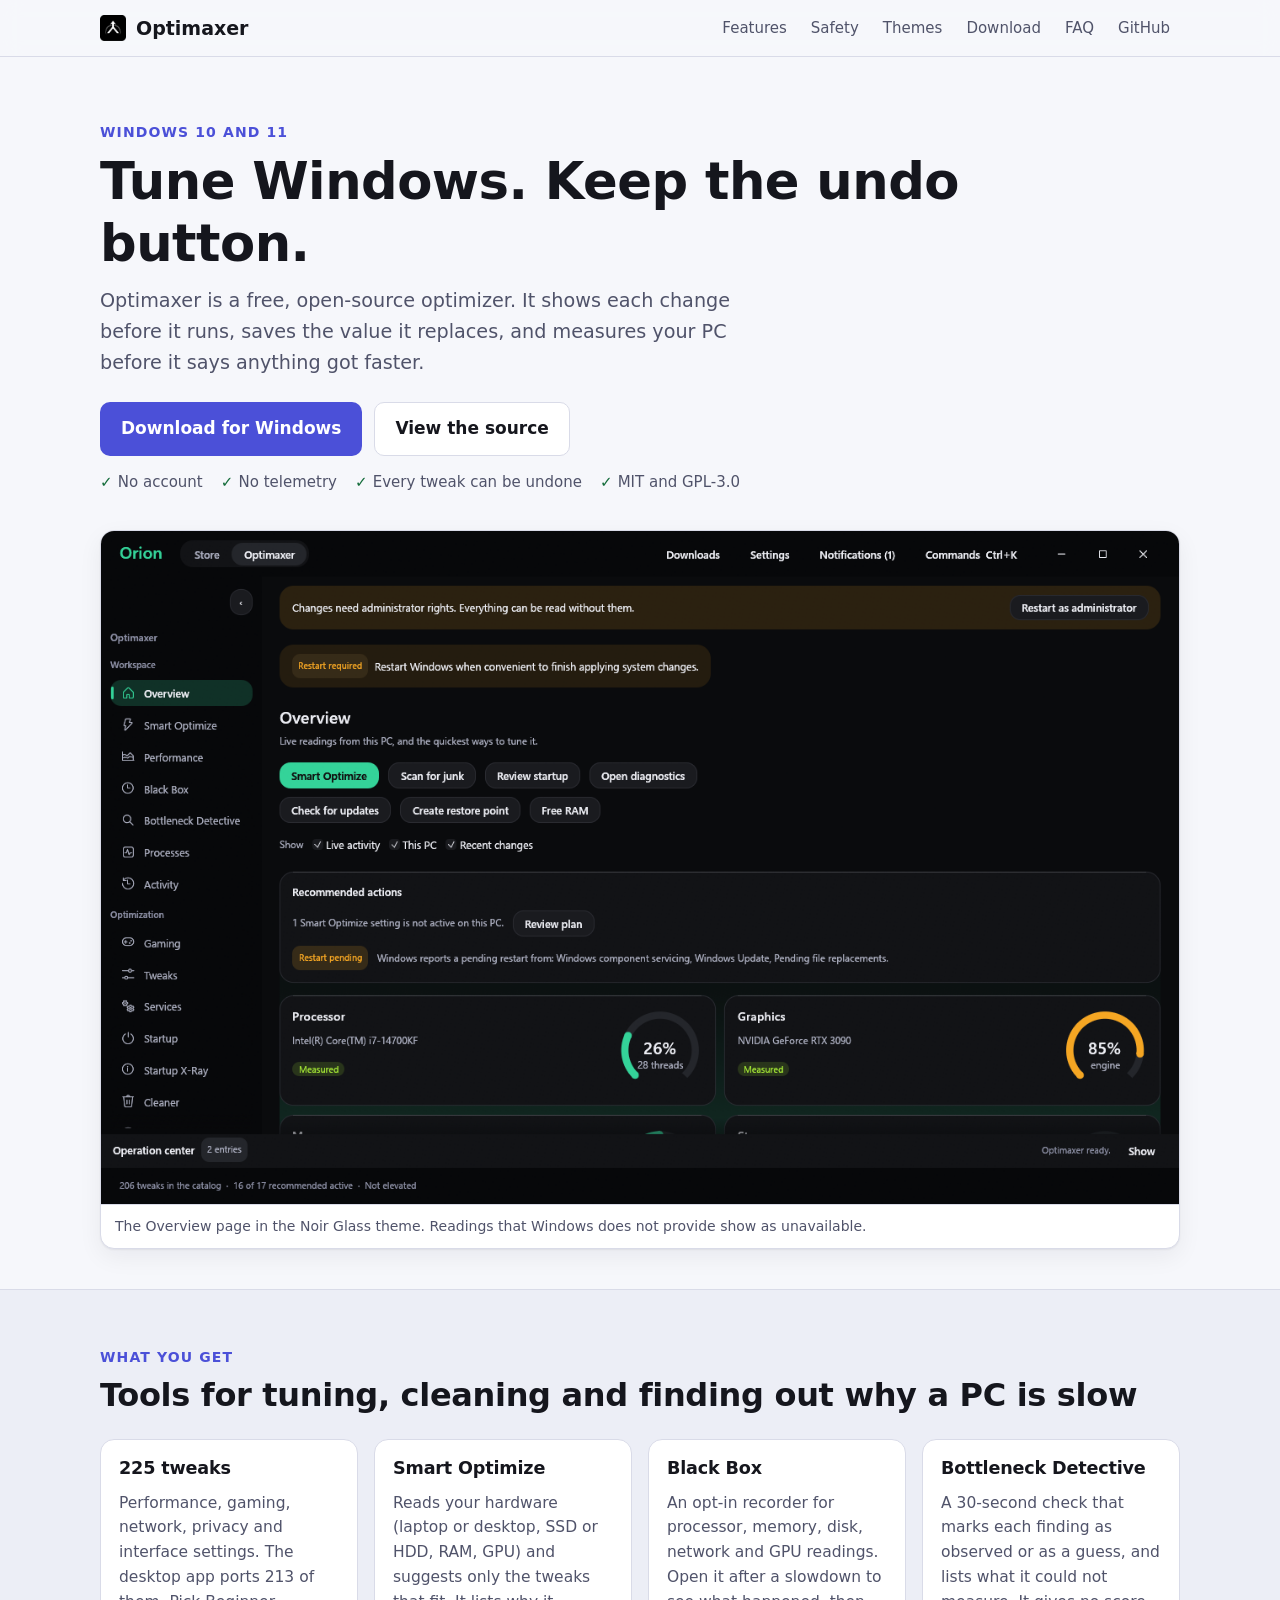
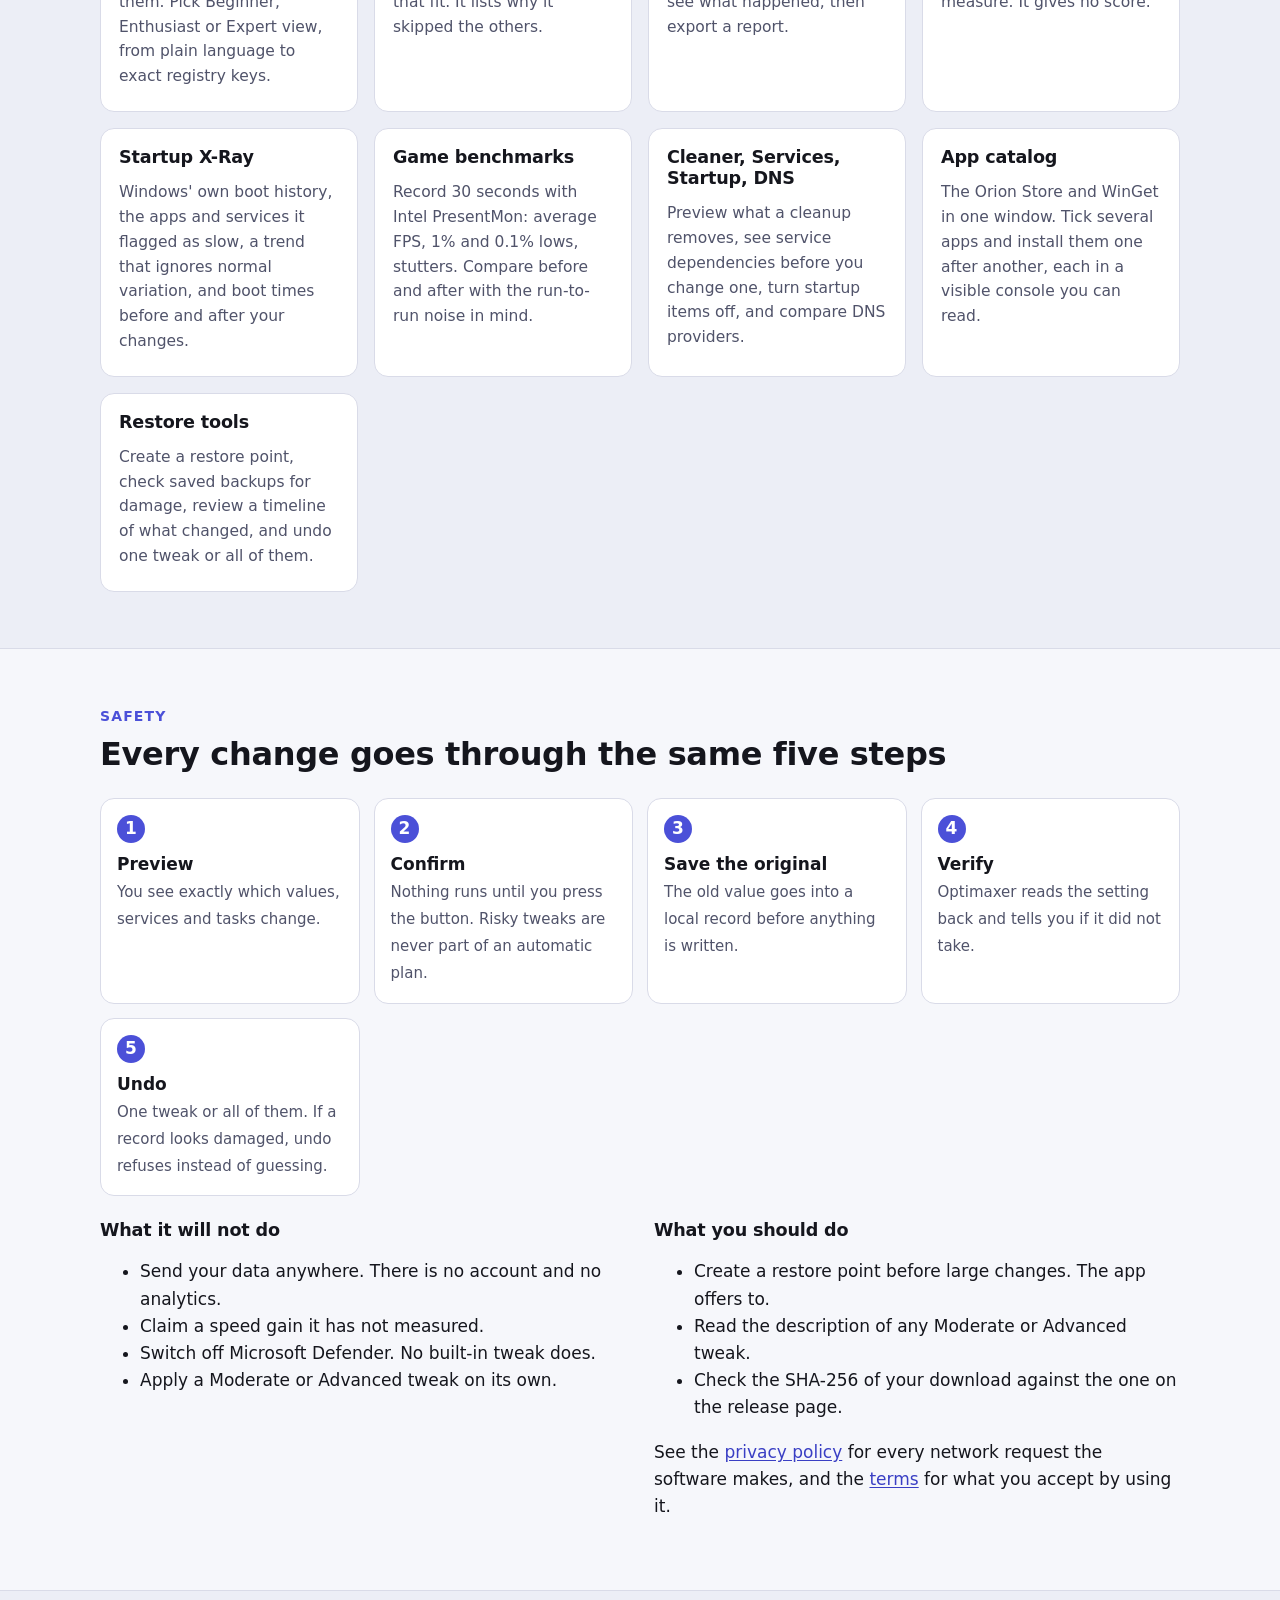
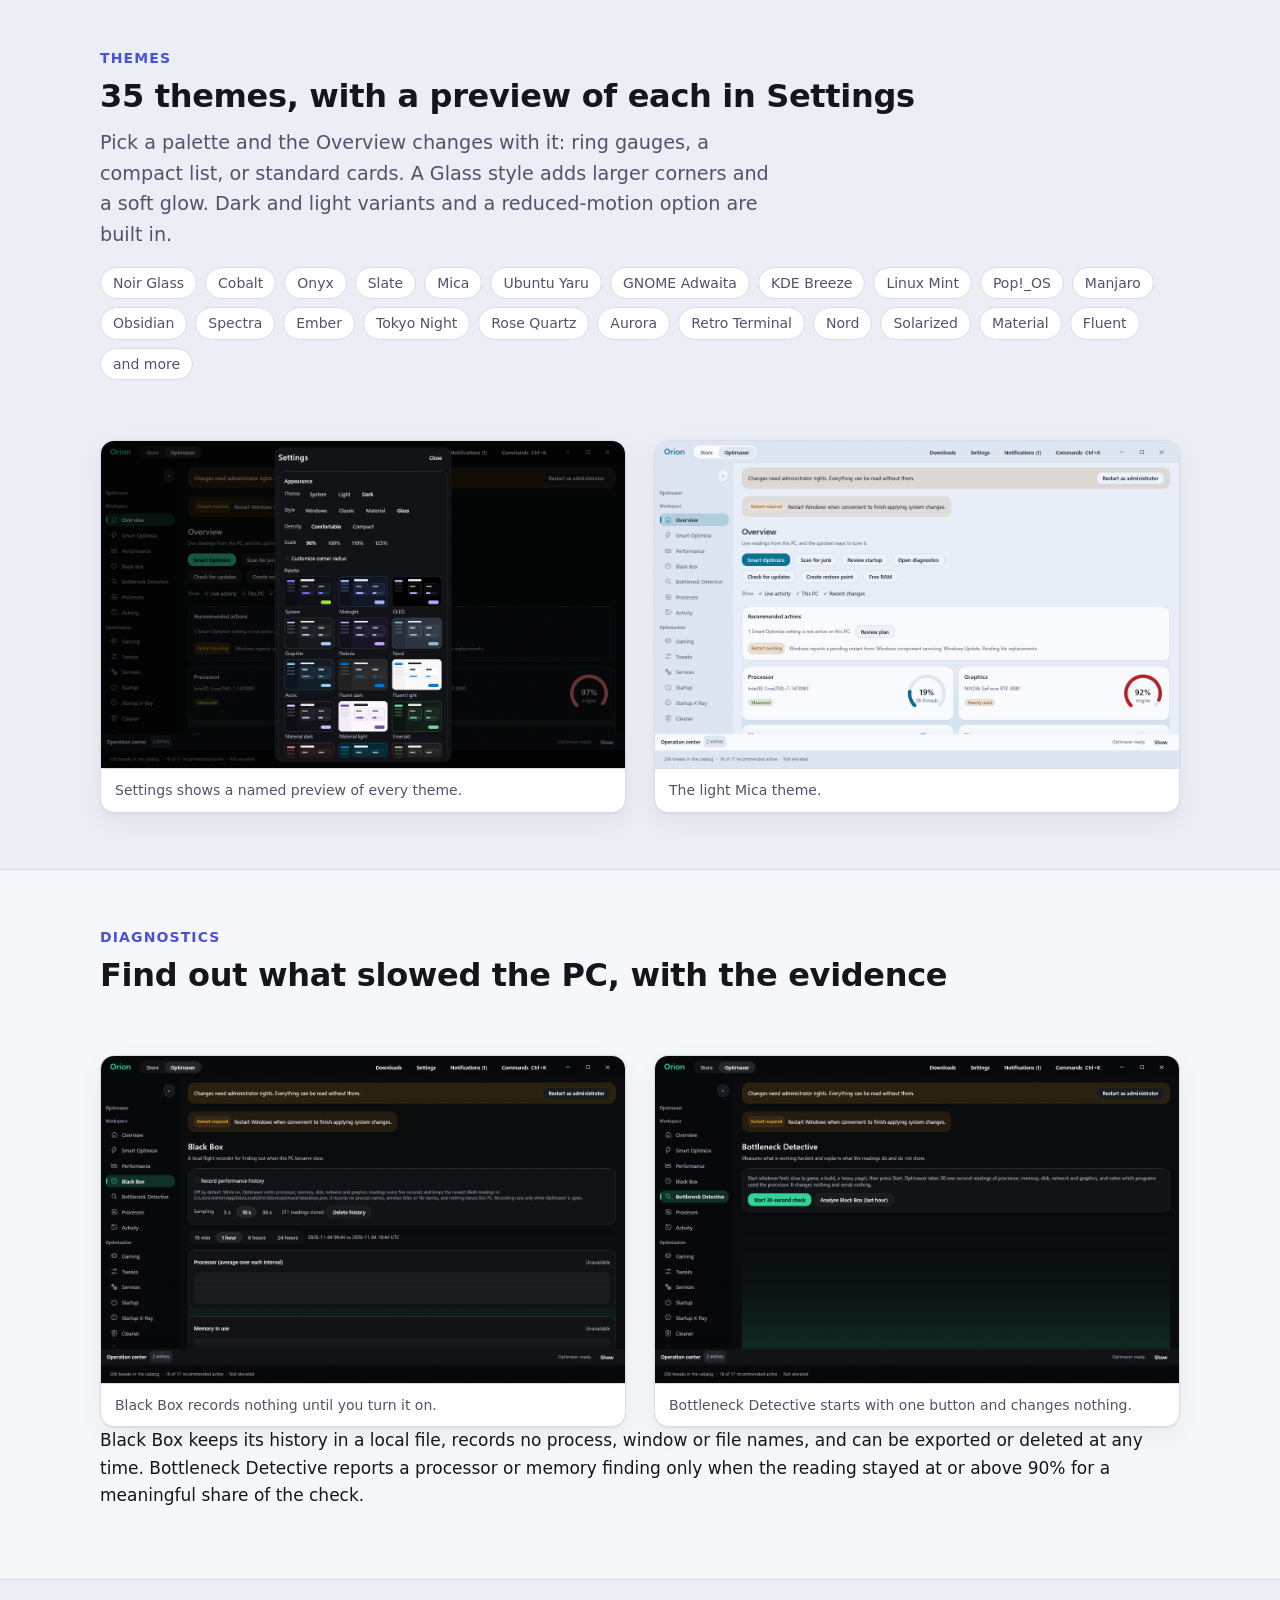
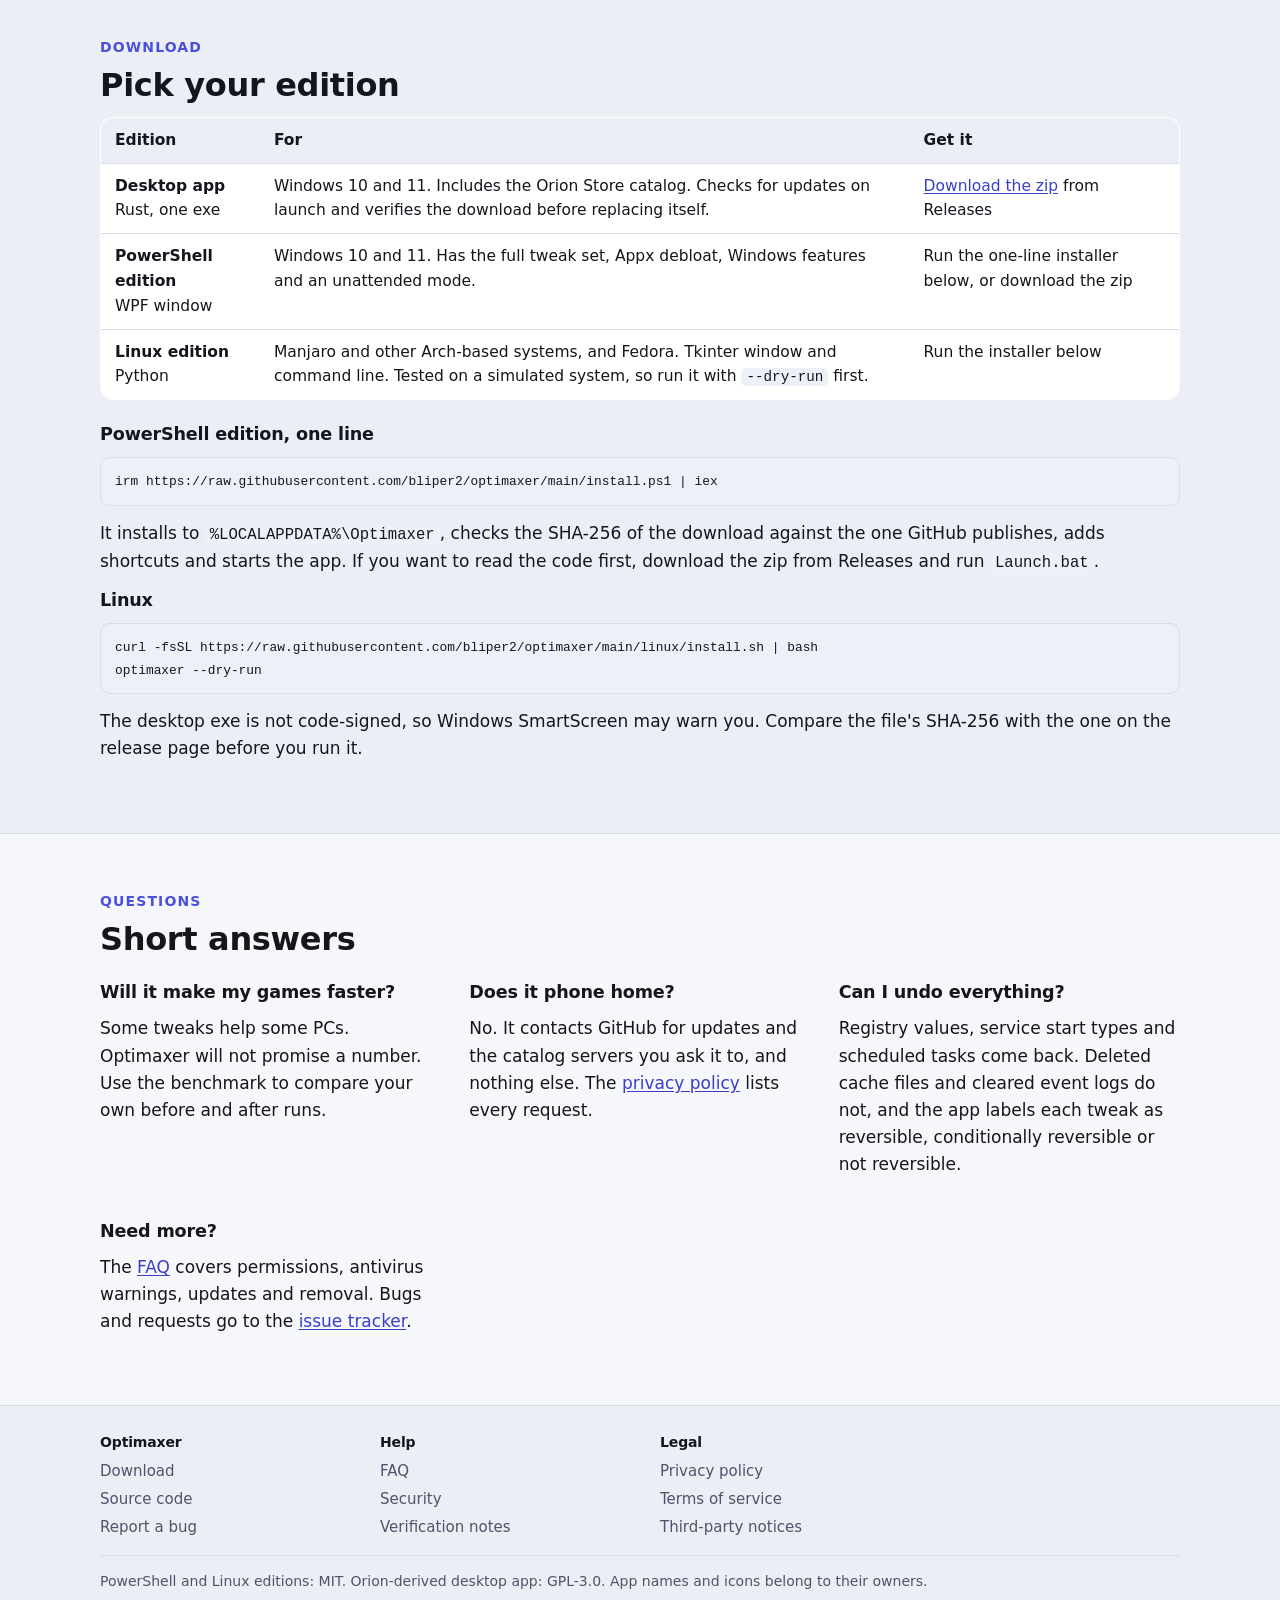
==== commit 19ac39e5: "2.20.0: port catalog undo fixes, Store packages, and the Windows icon Bring the local improvements o" ====
--- a/docs/index.html
+++ b/docs/index.html
@@ -54,7 +54,7 @@
   <p class="eyebrow">What you get</p>
   <h2>Tools for tuning, cleaning and finding out why a PC is slow</h2>
   <div class="grid">
-    <article class="card"><h3>217 tweaks</h3><p>Performance, gaming, network, privacy and interface settings. The desktop app ports 206 of them. Pick Beginner, Enthusiast or Expert view, from plain language to exact registry keys.</p></article>
+    <article class="card"><h3>225 tweaks</h3><p>Performance, gaming, network, privacy and interface settings. The desktop app ports 213 of them. Pick Beginner, Enthusiast or Expert view, from plain language to exact registry keys.</p></article>
     <article class="card"><h3>Smart Optimize</h3><p>Reads your hardware (laptop or desktop, SSD or HDD, RAM, GPU) and suggests only the tweaks that fit. It lists why it skipped the others.</p></article>
     <article class="card"><h3>Black Box</h3><p>An opt-in recorder for processor, memory, disk, network and GPU readings. Open it after a slowdown to see what happened, then export a report.</p></article>
     <article class="card"><h3>Bottleneck Detective</h3><p>A 30-second check that marks each finding as observed or as a guess, and lists what it could not measure. It gives no score.</p></article>
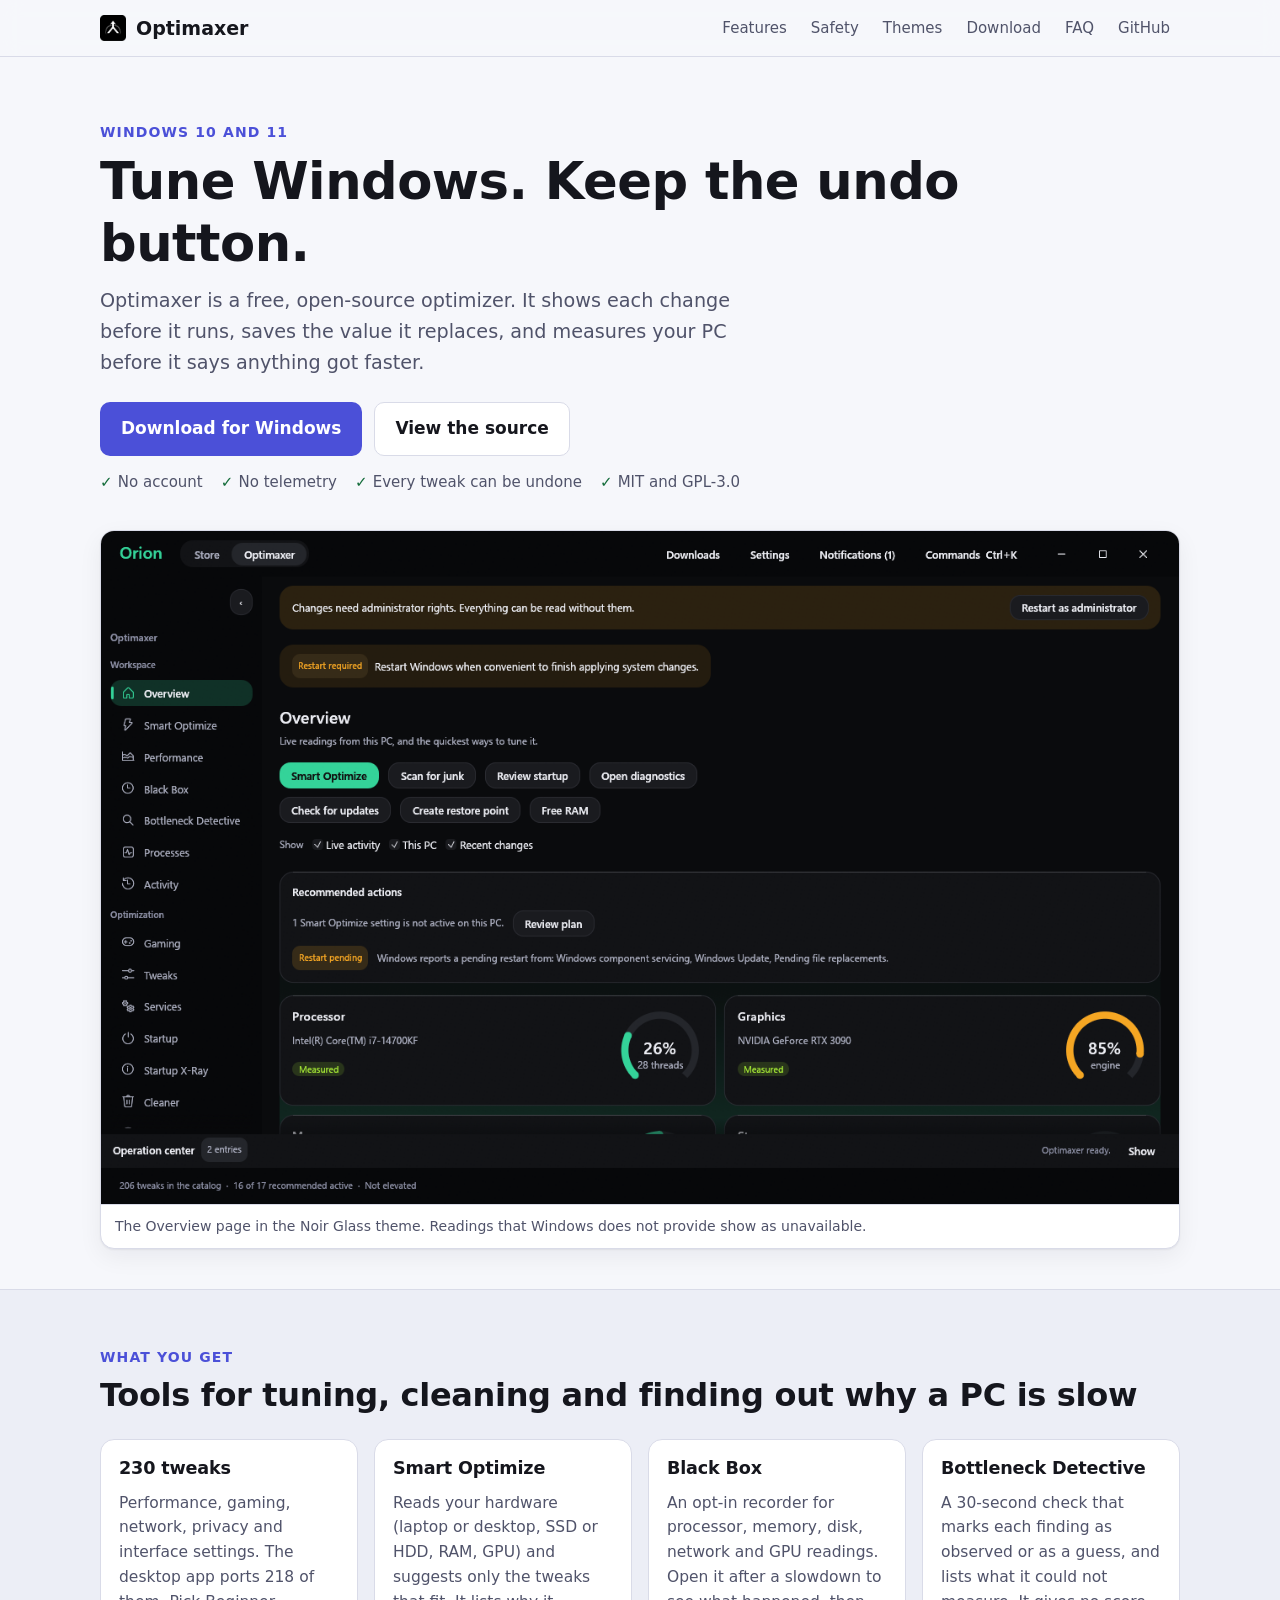
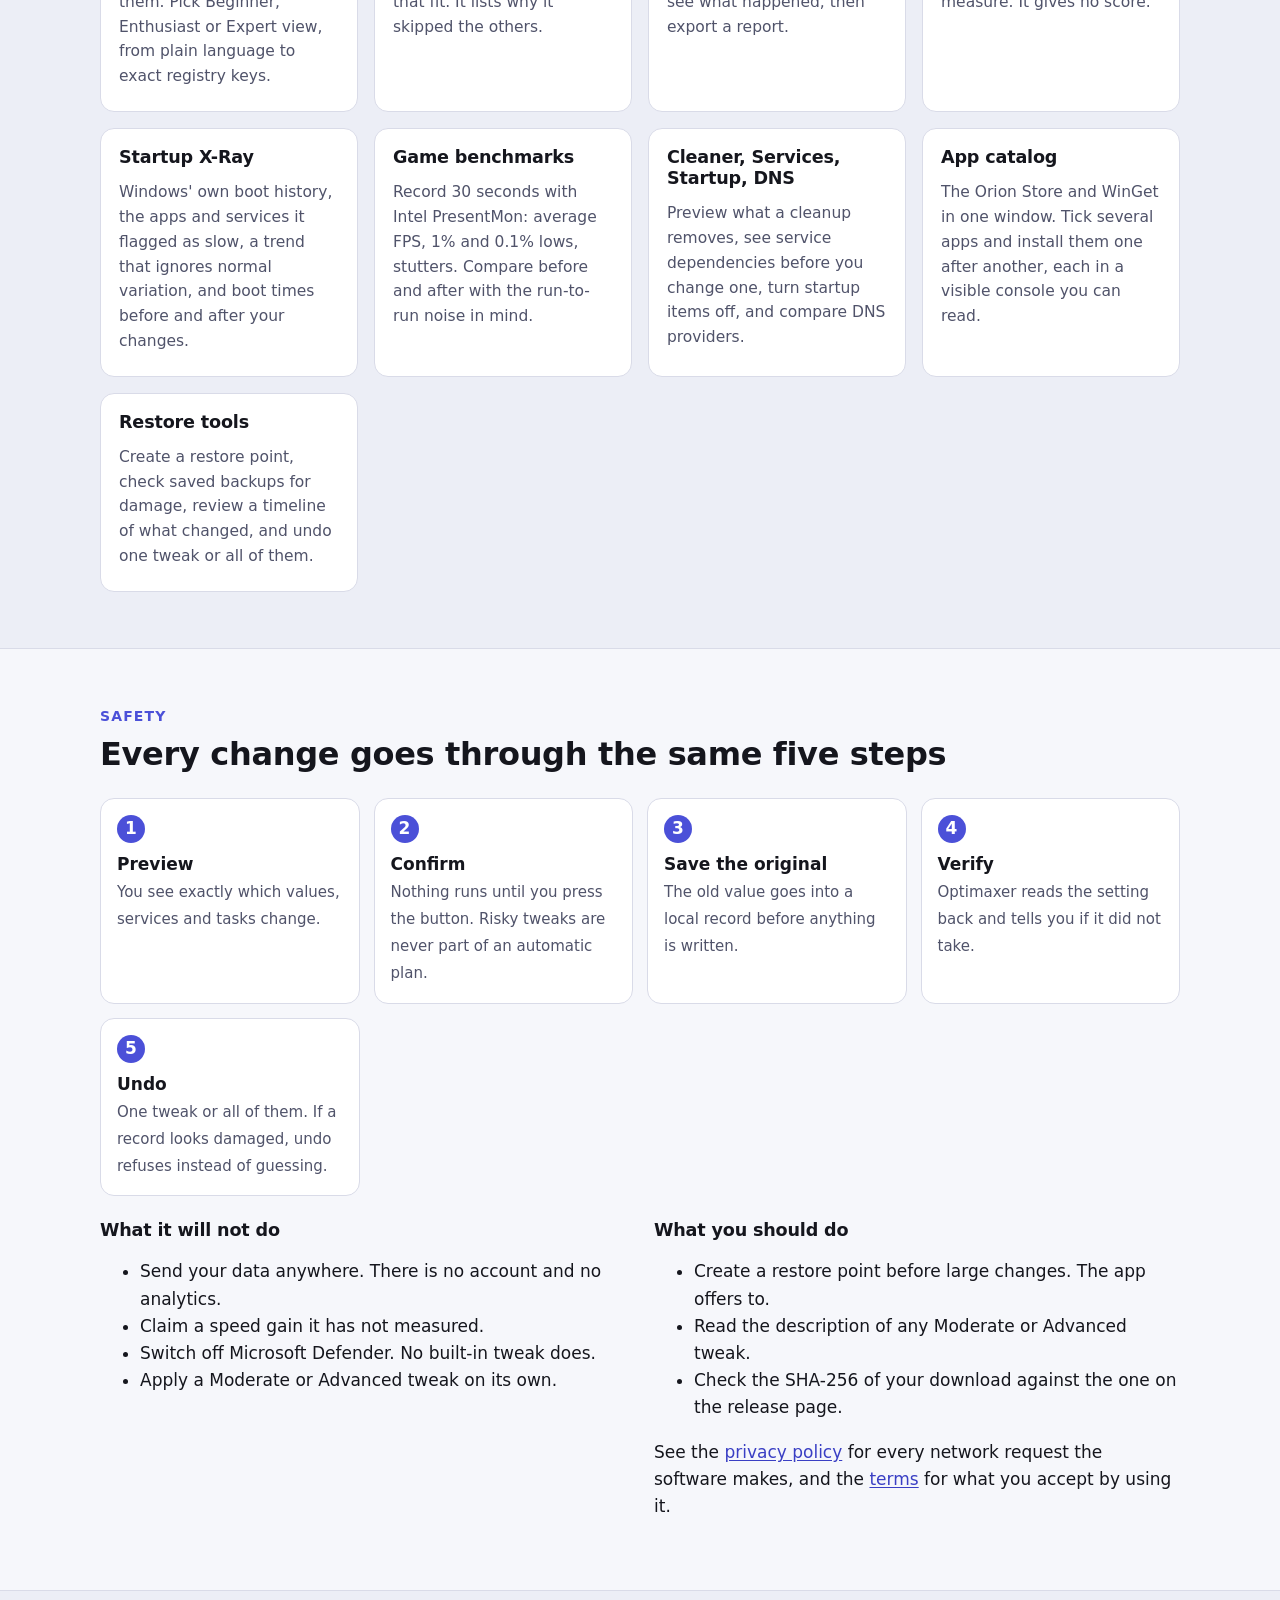
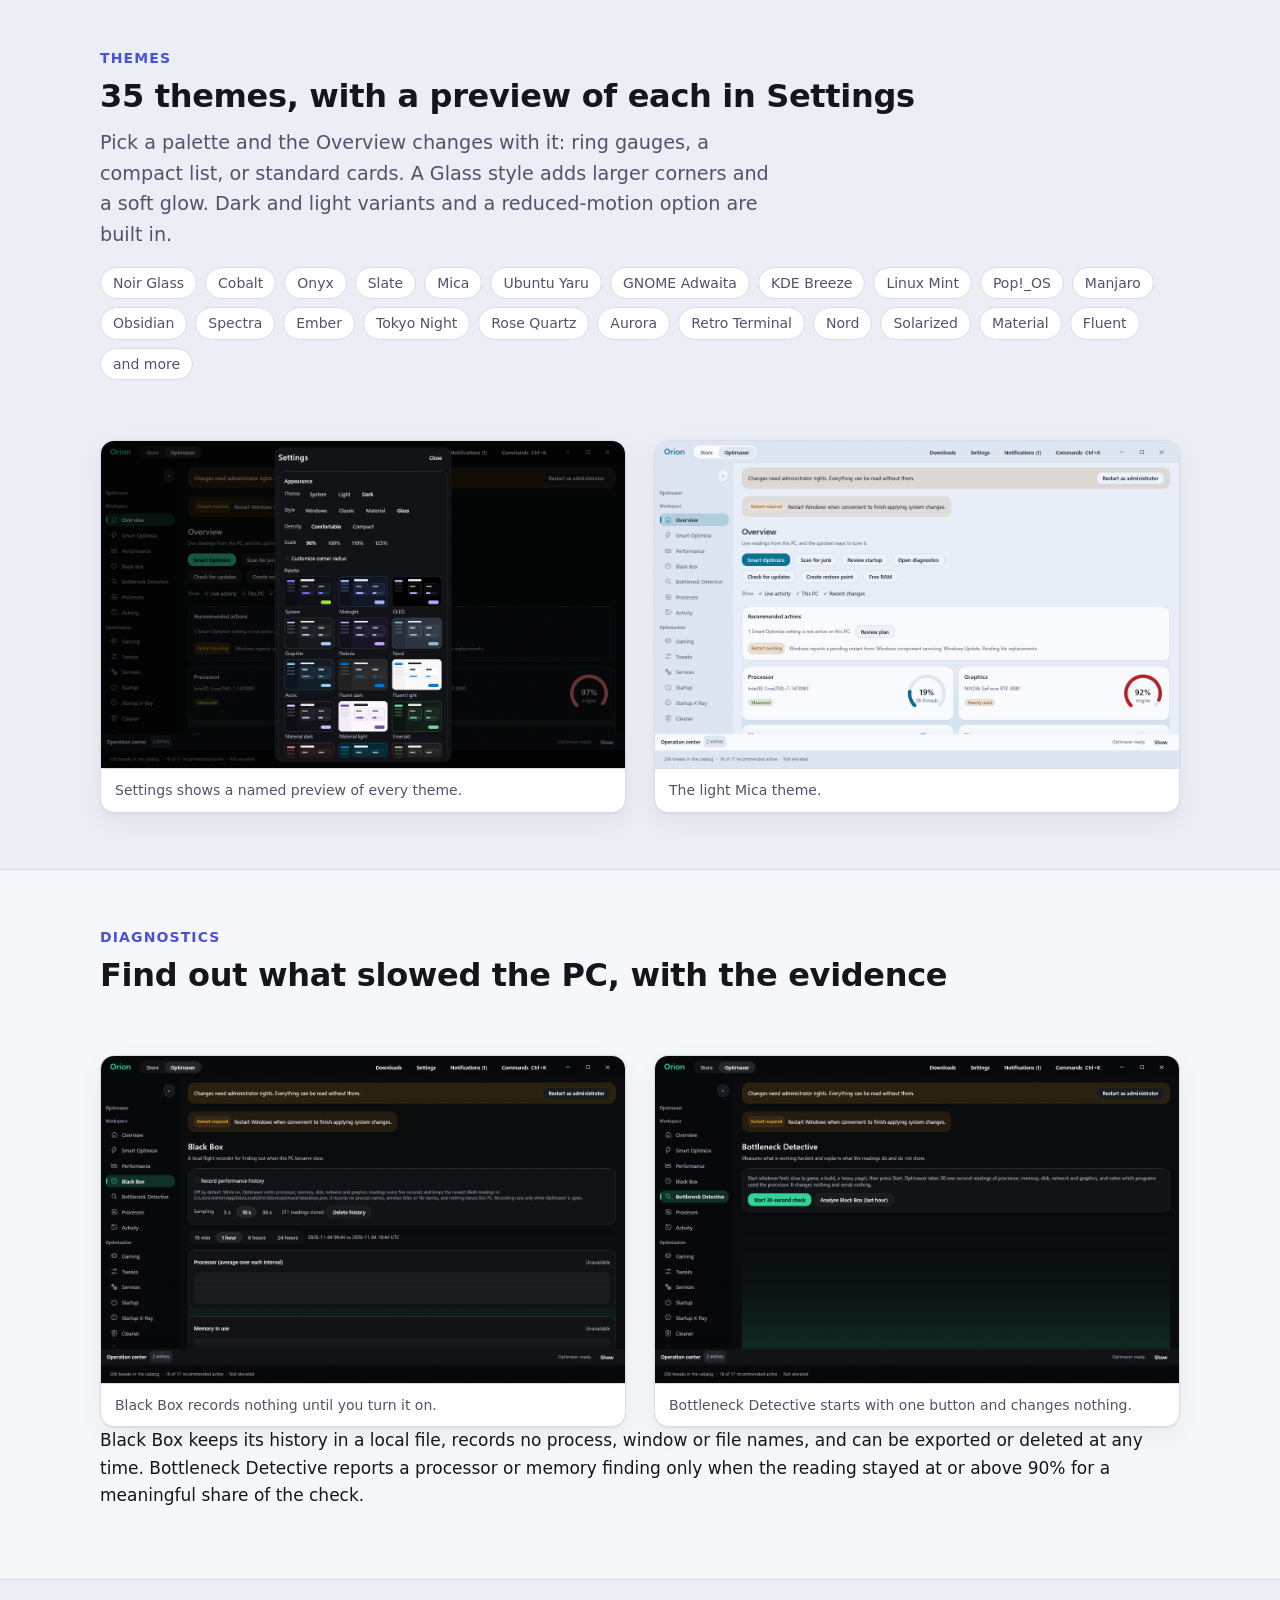
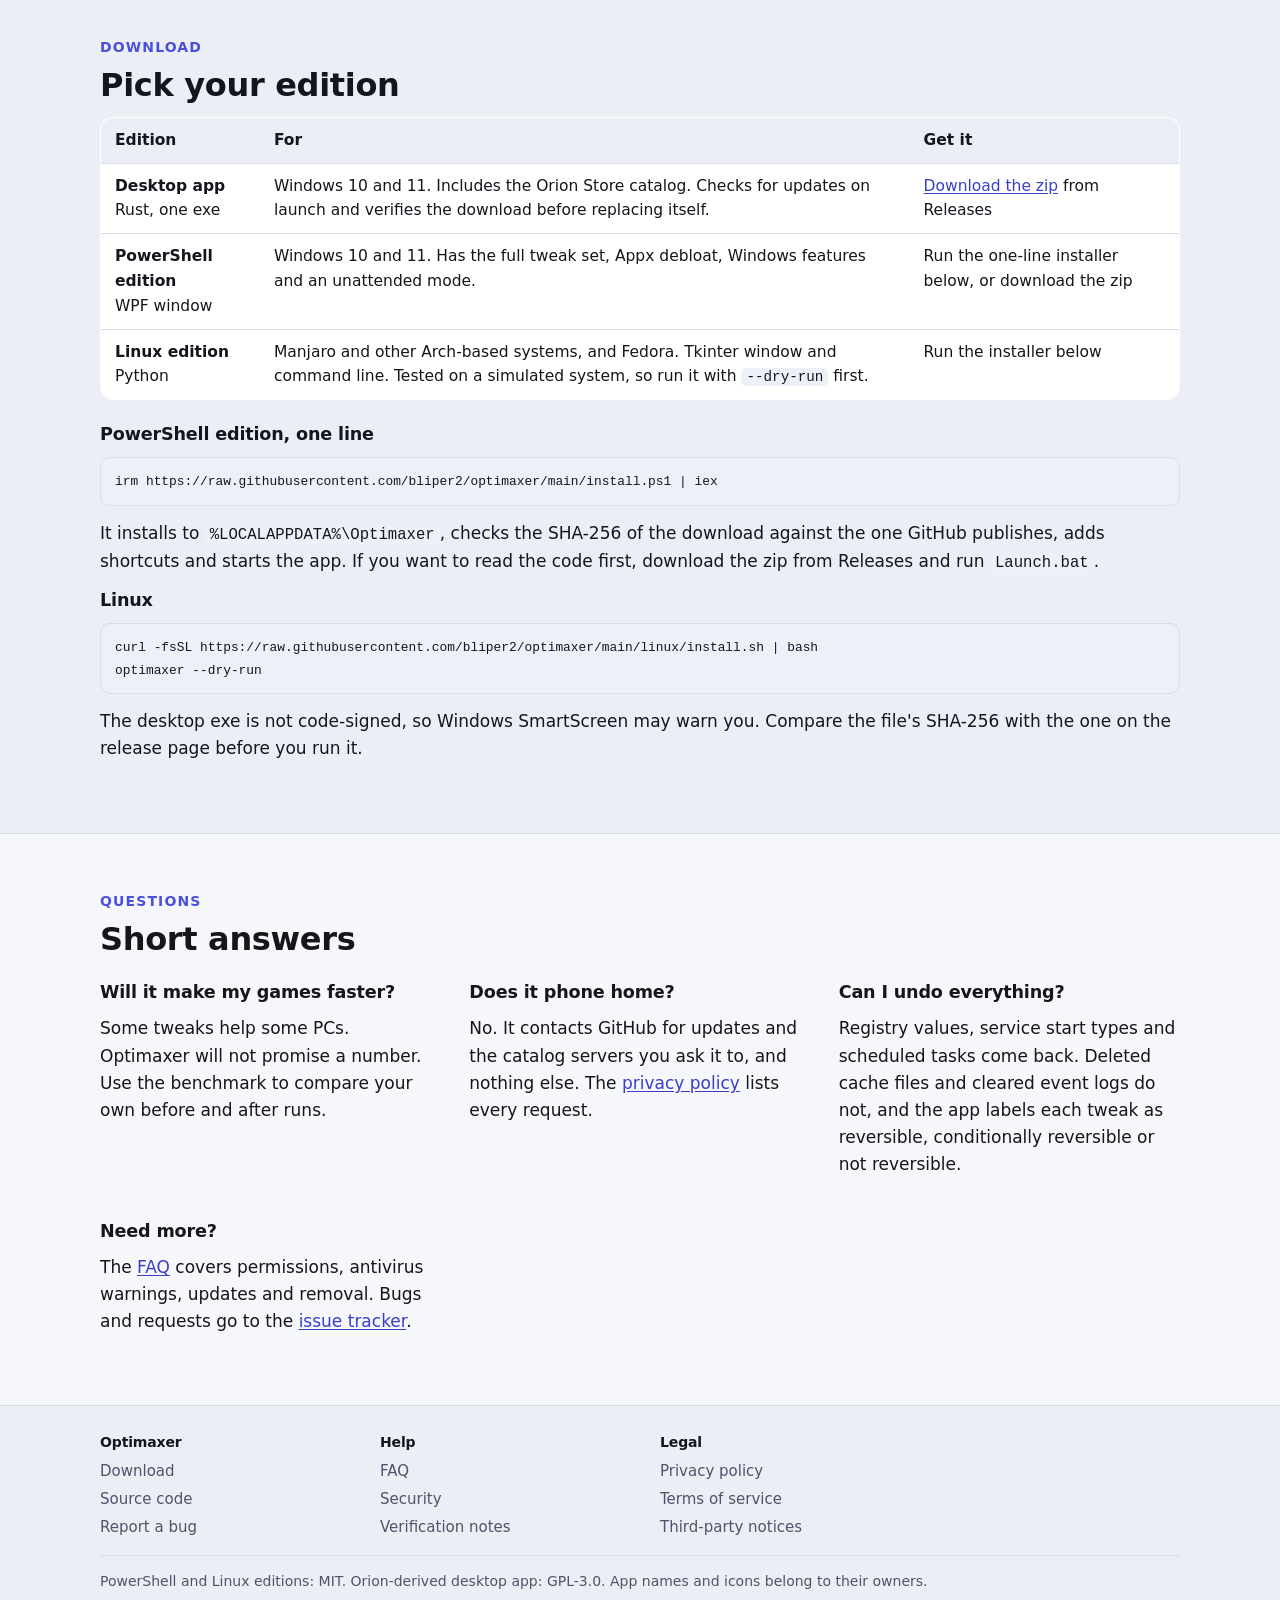
==== commit 8e30a8c5: "Release 2.21.0 with shared WinGet batch console and upstream catalog updates" ====
--- a/docs/index.html
+++ b/docs/index.html
@@ -54,7 +54,7 @@
   <p class="eyebrow">What you get</p>
   <h2>Tools for tuning, cleaning and finding out why a PC is slow</h2>
   <div class="grid">
-    <article class="card"><h3>225 tweaks</h3><p>Performance, gaming, network, privacy and interface settings. The desktop app ports 213 of them. Pick Beginner, Enthusiast or Expert view, from plain language to exact registry keys.</p></article>
+    <article class="card"><h3>230 tweaks</h3><p>Performance, gaming, network, privacy and interface settings. The desktop app ports 218 of them. Pick Beginner, Enthusiast or Expert view, from plain language to exact registry keys.</p></article>
     <article class="card"><h3>Smart Optimize</h3><p>Reads your hardware (laptop or desktop, SSD or HDD, RAM, GPU) and suggests only the tweaks that fit. It lists why it skipped the others.</p></article>
     <article class="card"><h3>Black Box</h3><p>An opt-in recorder for processor, memory, disk, network and GPU readings. Open it after a slowdown to see what happened, then export a report.</p></article>
     <article class="card"><h3>Bottleneck Detective</h3><p>A 30-second check that marks each finding as observed or as a guess, and lists what it could not measure. It gives no score.</p></article>
